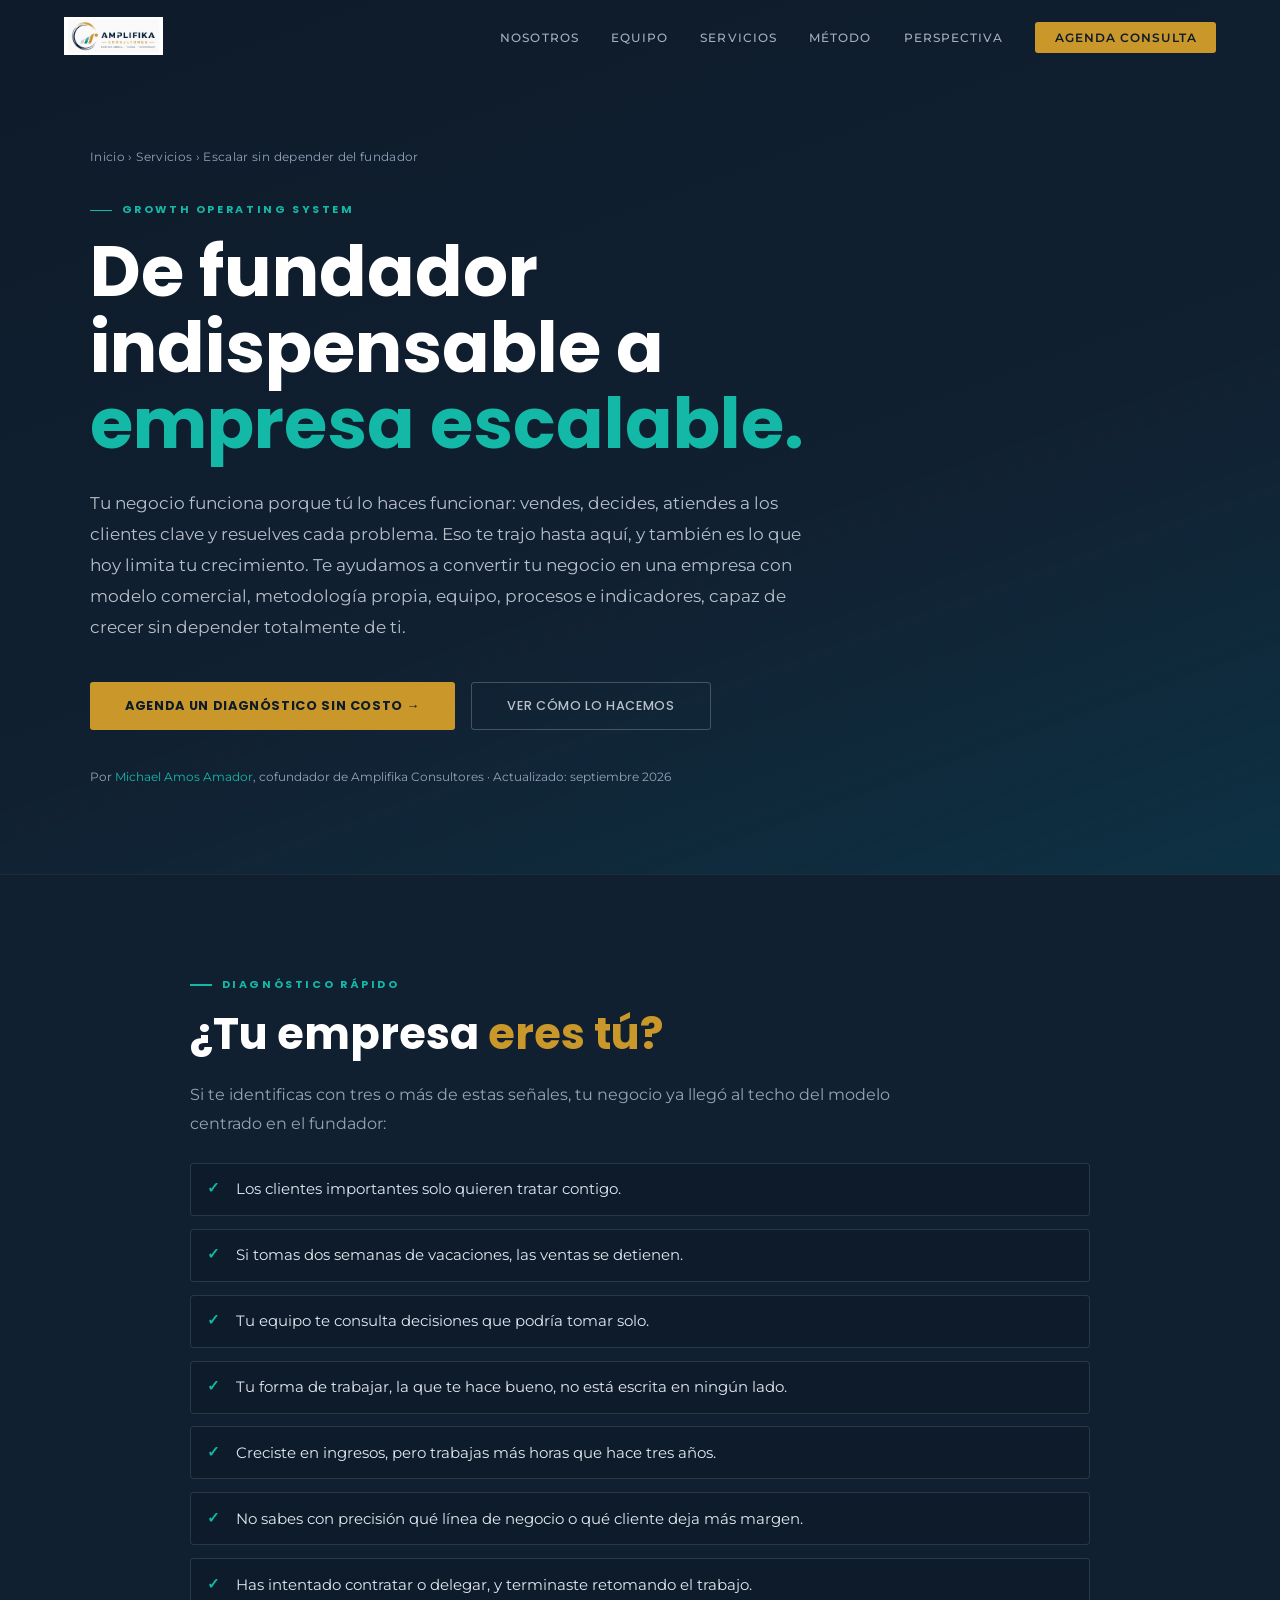
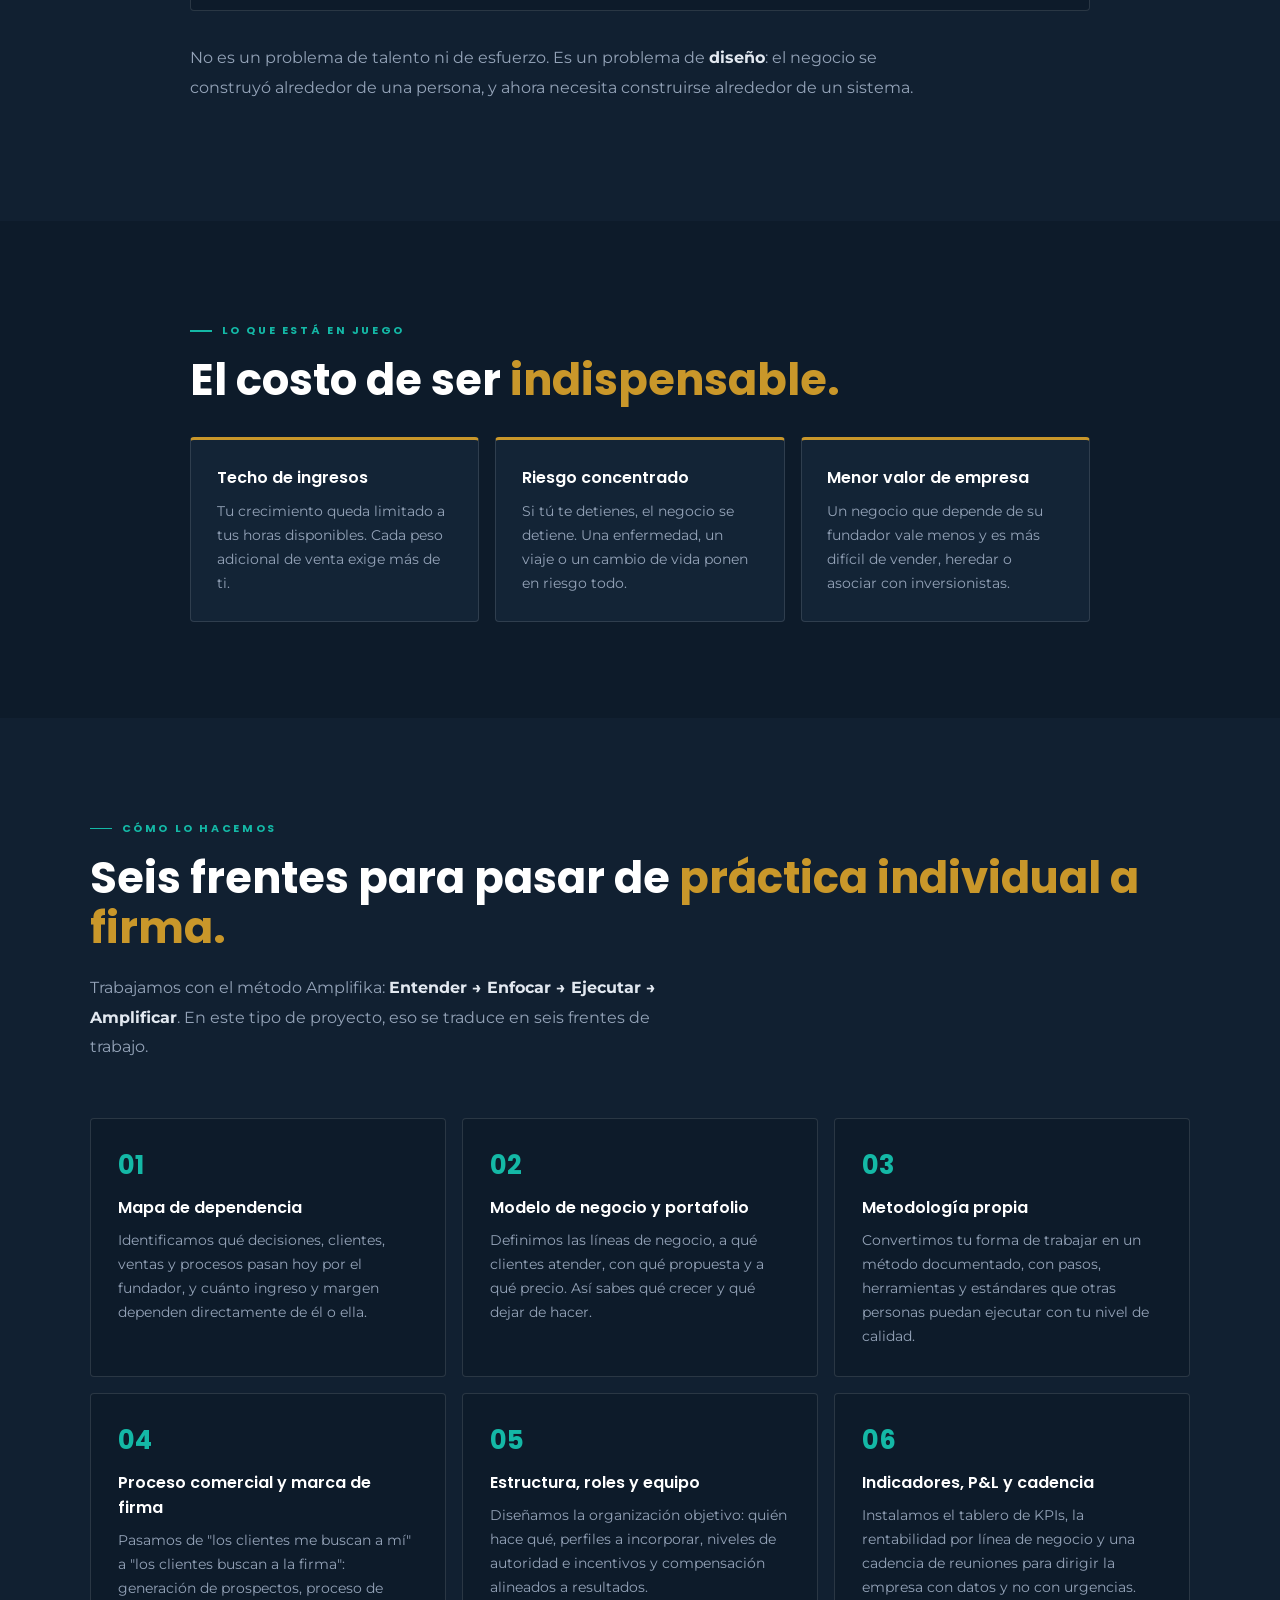
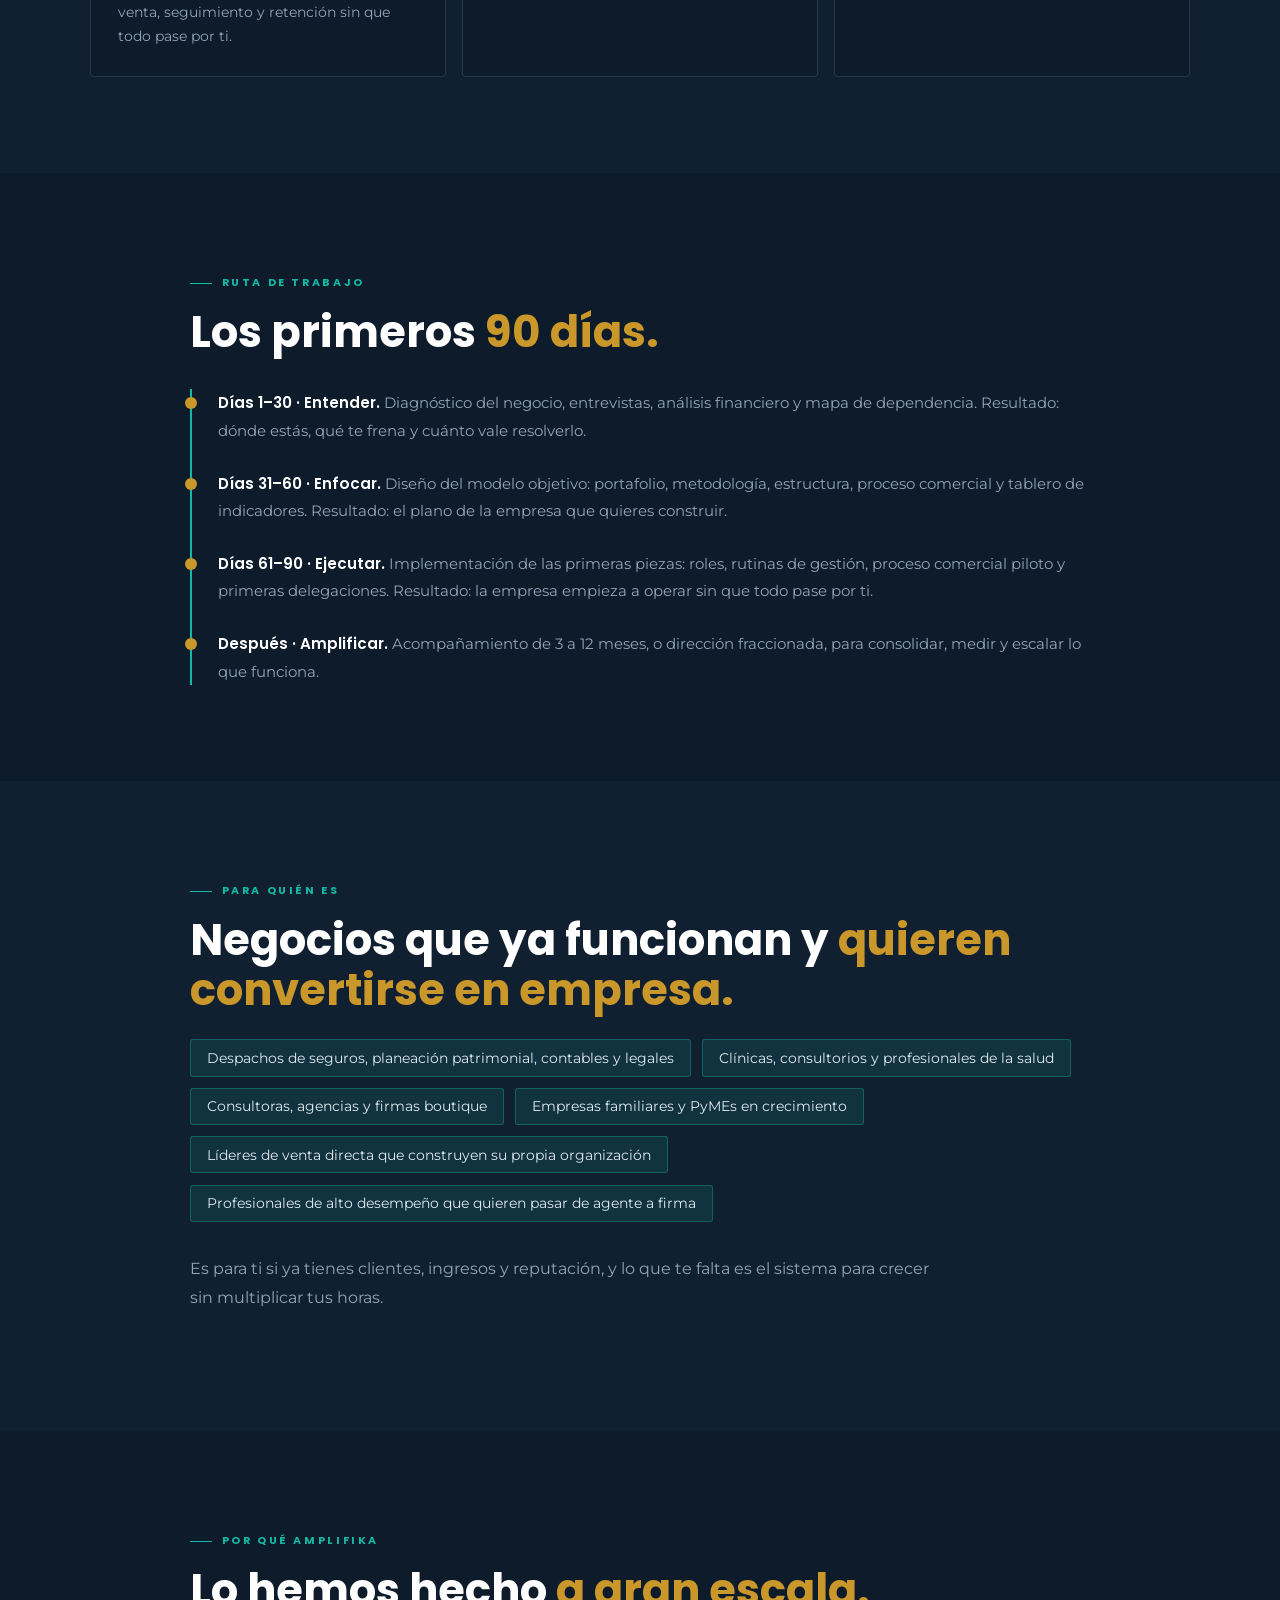
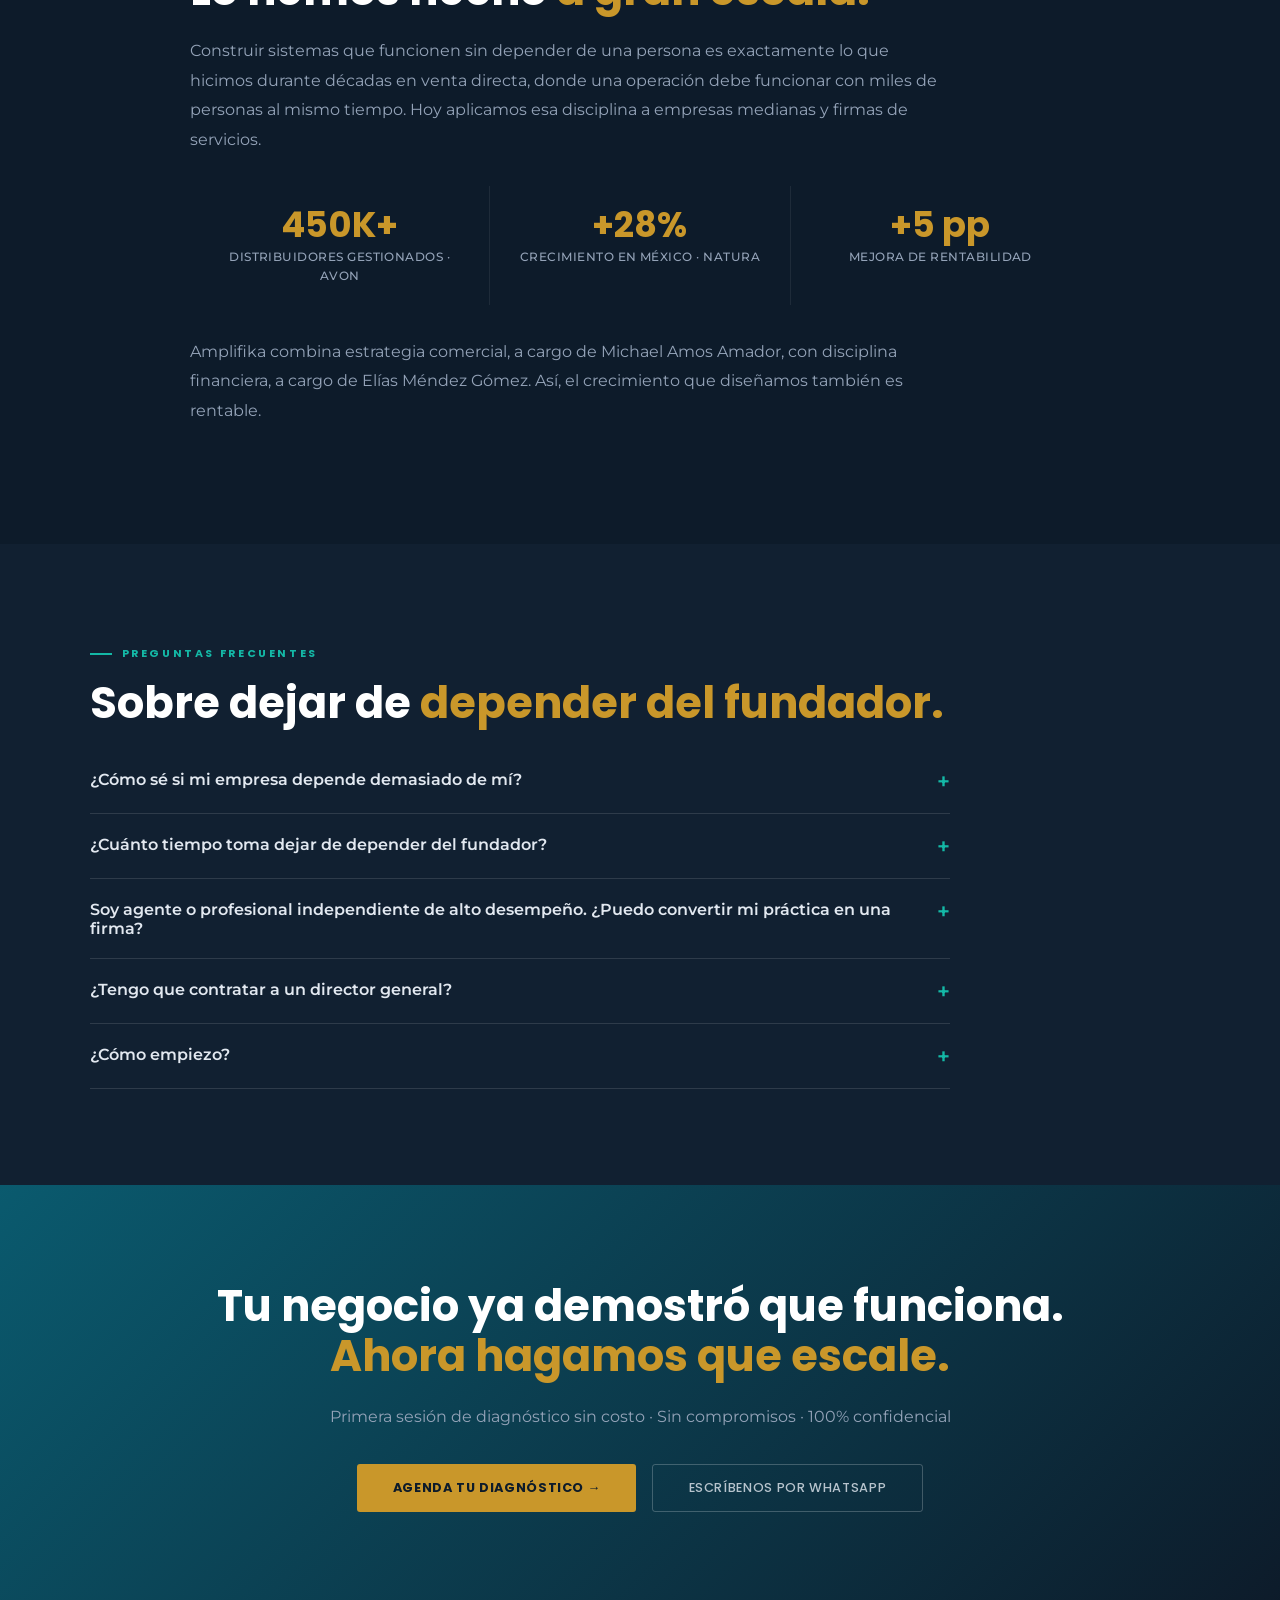
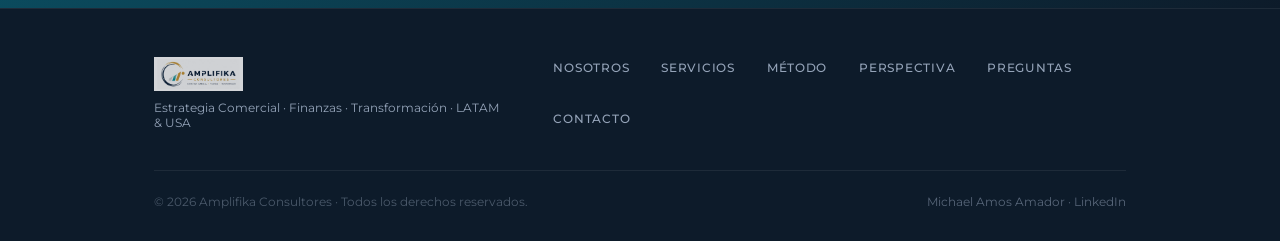
==== escalar-sin-depender-del-fundador/index.html @ b38654c3 "Página: escalar sin depender del fundador" ====
<!DOCTYPE html>
<html lang="es">
<head>
<meta charset="UTF-8">
<meta name="viewport" content="width=device-width, initial-scale=1.0">
<title>De fundador indispensable a empresa escalable | Amplifika Consultores</title>
<meta name="description" content="Tu negocio depende de ti. Te ayudamos a convertirlo en una empresa con modelo comercial, metodología propia, equipo, procesos e indicadores que crezca sin depender del fundador.">
<meta name="author" content="Michael Amos Amador · Amplifika Consultores">
<link rel="canonical" href="https://www.amplifikate.com/escalar-sin-depender-del-fundador/">
<link rel="icon" type="image/x-icon" href="/brand/favicon.ico">
<link rel="icon" type="image/png" sizes="32x32" href="/brand/favicon-32.png">
<link rel="apple-touch-icon" sizes="180x180" href="/brand/icon-180.png">
<meta property="og:type" content="article">
<meta property="og:site_name" content="Amplifika Consultores">
<meta property="og:title" content="De fundador indispensable a empresa escalable | Amplifika Consultores">
<meta property="og:description" content="Tu negocio depende de ti. Te ayudamos a convertirlo en una empresa con modelo comercial, metodología propia, equipo, procesos e indicadores que crezca sin depender del fundador.">
<meta property="og:url" content="https://www.amplifikate.com/escalar-sin-depender-del-fundador/">
<meta property="og:image" content="https://www.amplifikate.com/brand/og-amplifika-1200x630.jpg">
<meta property="og:image:width" content="1200">
<meta property="og:image:height" content="630">
<meta property="og:locale" content="es_MX">
<meta name="twitter:card" content="summary_large_image">
<meta name="twitter:title" content="De fundador indispensable a empresa escalable | Amplifika Consultores">
<meta name="twitter:description" content="Tu negocio depende de ti. Te ayudamos a convertirlo en una empresa con modelo comercial, metodología propia, equipo, procesos e indicadores que crezca sin depender del fundador.">
<meta name="twitter:image" content="https://www.amplifikate.com/brand/social-share-amplifika-1200x627.jpg">
<link rel="preconnect" href="https://fonts.googleapis.com">
<link rel="preconnect" href="https://fonts.gstatic.com" crossorigin>
<link href="https://fonts.googleapis.com/css2?family=Poppins:wght@400;500;600;700&family=Montserrat:wght@300;400;500;600&display=swap" rel="stylesheet">
<script type="application/ld+json">
{
 "@context": "https://schema.org",
 "@graph": [
  {
   "@type": "WebPage",
   "@id": "https://www.amplifikate.com/escalar-sin-depender-del-fundador/#webpage",
   "url": "https://www.amplifikate.com/escalar-sin-depender-del-fundador/",
   "name": "De fundador indispensable a empresa escalable",
   "inLanguage": "es-MX",
   "description": "Cómo convertir un negocio que depende de su fundador en una empresa escalable con modelo comercial, metodología propia, equipo, procesos e indicadores.",
   "isPartOf": {
    "@type": "WebSite", "name": "Amplifika Consultores", "url": "https://www.amplifikate.com/"
   },
   "about": {
    "@id": "https://www.amplifikate.com/escalar-sin-depender-del-fundador/#service"
   },
   "author": {
    "@id": "https://www.amplifikate.com/#mike"
   },
   "publisher": {
    "@id": "https://www.amplifikate.com/#org"
   },
   "datePublished": "2026-09-23",
   "dateModified": "2026-09-23",
   "breadcrumb": {
    "@id": "https://www.amplifikate.com/escalar-sin-depender-del-fundador/#breadcrumb"
   }
  },
  {
   "@type": "Service",
   "@id": "https://www.amplifikate.com/escalar-sin-depender-del-fundador/#service",
   "name": "Escalar sin depender del fundador (Growth Operating System)",
   "serviceType": "Consultoría de institucionalización y transformación de negocios",
   "provider": {
    "@id": "https://www.amplifikate.com/#org"
   },
   "areaServed": [
    "México",
    "Latinoamérica",
    "Estados Unidos"
   ],
   "audience": {
    "@type": "BusinessAudience",
    "audienceType": "Fundadores de PyMEs, despachos, clínicas, firmas de servicios profesionales, empresas familiares y profesionales de alto desempeño"
   },
   "description": "Diagnóstico de dependencia del fundador, modelo de negocio y portafolio, metodología propia, proceso comercial, estructura y equipo, indicadores, P&L y cadencia de gestión."
  },
  {
   "@type": "BreadcrumbList",
   "@id": "https://www.amplifikate.com/escalar-sin-depender-del-fundador/#breadcrumb",
   "itemListElement": [
    {
     "@type": "ListItem",
     "position": 1,
     "name": "Inicio",
     "item": "https://www.amplifikate.com/"
    },
    {
     "@type": "ListItem",
     "position": 2,
     "name": "Servicios",
     "item": "https://www.amplifikate.com/#servicios"
    },
    {
     "@type": "ListItem",
     "position": 3,
     "name": "Escalar sin depender del fundador",
     "item": "https://www.amplifikate.com/escalar-sin-depender-del-fundador/"
    }
   ]
  },
  {
   "@type": "FAQPage",
   "@id": "https://www.amplifikate.com/escalar-sin-depender-del-fundador/#faq",
   "mainEntity": [
    {
     "@type": "Question",
     "name": "¿Cómo sé si mi empresa depende demasiado de mí?",
     "acceptedAnswer": {
      "@type": "Answer",
      "text": "La prueba más simple: si te ausentas dos semanas, ¿las ventas, las decisiones y la atención a clientes siguen funcionando? Si la respuesta es no, o si tu ingreso crece solo cuando tú trabajas más horas, tu empresa depende del fundador."
     }
    },
    {
     "@type": "Question",
     "name": "¿Cuánto tiempo toma dejar de depender del fundador?",
     "acceptedAnswer": {
      "@type": "Answer",
      "text": "Los primeros cambios visibles suelen darse en 90 días: diagnóstico, diseño del modelo y primeras delegaciones. Consolidar una empresa que opere con autonomía normalmente toma de 6 a 12 meses, según el tamaño del equipo y el punto de partida."
     }
    },
    {
     "@type": "Question",
     "name": "Soy agente o profesional independiente de alto desempeño. ¿Puedo convertir mi práctica en una firma?",
     "acceptedAnswer": {
      "@type": "Answer",
      "text": "Sí. Es uno de los casos más comunes que atendemos: profesionales con cartera e ingresos sólidos que quieren construir una firma con metodología propia, varias líneas de negocio y equipo. El trabajo consiste en pasar de marca personal a marca de firma sin perder la confianza de tus clientes."
     }
    },
    {
     "@type": "Question",
     "name": "¿Tengo que contratar a un director general?",
     "acceptedAnswer": {
      "@type": "Answer",
      "text": "No necesariamente. Muchas empresas en esta etapa se benefician más de un director comercial o financiero fraccionado, que instala el sistema y forma al equipo durante 3 a 12 meses, antes de decidir si necesitan una posición de tiempo completo."
     }
    },
    {
     "@type": "Question",
     "name": "¿Cómo empiezo?",
     "acceptedAnswer": {
      "@type": "Answer",
      "text": "Con una sesión de diagnóstico sin costo de 60 minutos, en la que revisamos tu situación actual, la visión de la empresa que quieres construir y las tres palancas de mayor impacto. Si tiene sentido trabajar juntos, te proponemos alcance, entregables y honorarios por escrito."
     }
    }
   ]
  }
 ]
}
</script>
<style>
/* ══ VARIABLES ══ */
:root{
  --navy:#0D1B2A;--navy2:#112031;--card:#132436;
  --petroleo:#0E7490;--petroleo2:#0a5a6e;
  --turquesa:#14B8A6;--tdim:rgba(20,184,166,.12);
  --dorado:#C9972A;--dorado-l:#dba83a;
  --gris:#F1F5F9;--blanco:#FFFFFF;
  --text:#E2E8F0;--muted:#94A3B8;
  --border:rgba(255,255,255,.07);--border2:rgba(255,255,255,.12);
}

/* ══ RESET ══ */
*,*::before,*::after{margin:0;padding:0;box-sizing:border-box}
html{scroll-behavior:smooth}
body{font-family:'Montserrat',Arial,sans-serif;background:var(--navy);color:var(--text);overflow-x:hidden;-webkit-font-smoothing:antialiased}

/* ══ NAV ══ */
nav{position:fixed;top:0;left:0;right:0;z-index:100;padding:0 5%;display:flex;align-items:center;justify-content:space-between;height:72px;transition:background .4s,border-bottom .4s,box-shadow .4s}
nav.scrolled{background:rgba(13,27,42,.96);backdrop-filter:blur(14px);border-bottom:1px solid var(--border);box-shadow:0 4px 24px rgba(0,0,0,.25)}
.nav-logo{text-decoration:none;display:flex;align-items:center}
.nav-logo img{height:38px;width:auto;display:block}
.nav-links{display:flex;align-items:center;gap:2rem;list-style:none}
.nav-links a{color:rgba(226,232,240,.72);text-decoration:none;font-size:.75rem;font-weight:500;letter-spacing:.09em;text-transform:uppercase;transition:color .2s}
.nav-links a:hover,.nav-links a:focus{color:var(--turquesa);outline:none}
.nav-cta{background:var(--dorado)!important;color:var(--navy)!important;padding:.5rem 1.2rem!important;border-radius:3px;font-weight:600!important}
.nav-cta:hover{background:var(--dorado-l)!important;color:var(--navy)!important}
.hamburger{display:none;flex-direction:column;gap:5px;cursor:pointer;background:none;border:none;padding:6px}
.hamburger span{display:block;width:24px;height:1.5px;background:var(--text);transition:all .3s}
.mobile-menu{display:none;position:fixed;top:72px;left:0;right:0;background:rgba(13,27,42,.98);backdrop-filter:blur(16px);padding:1.5rem 5% 2rem;border-bottom:1px solid var(--border);z-index:99}
.mobile-menu.open{display:block}
.mobile-menu a{display:block;color:var(--muted);text-decoration:none;font-size:.85rem;letter-spacing:.08em;text-transform:uppercase;font-weight:500;padding:.9rem 0;border-bottom:1px solid var(--border);transition:color .2s}
.mobile-menu a:hover{color:var(--turquesa)}
.mobile-menu a.mcta{color:var(--turquesa);font-weight:600;border-bottom:none}

/* ══ HERO ══ */
#hero{min-height:100vh;display:flex;align-items:center;position:relative;overflow:hidden;padding:130px 5% 80px}
.hero-bg{position:absolute;inset:0;background-image:url('/brand/hero-amplifika-1920x800.webp');background-size:cover;background-position:center 30%;background-repeat:no-repeat}
.hero-overlay{position:absolute;inset:0;background:linear-gradient(108deg,rgba(13,27,42,.95) 0%,rgba(13,27,42,.82) 45%,rgba(14,116,144,.28) 100%)}
.hero-content{position:relative;max-width:1100px;margin:0 auto;width:100%}
.hero-eyebrow{display:inline-flex;align-items:center;gap:.65rem;font-family:'Poppins',sans-serif;font-size:.68rem;font-weight:600;letter-spacing:.24em;text-transform:uppercase;color:var(--turquesa);margin-bottom:1.8rem;opacity:0;animation:fadeUp .8s .15s forwards}
.hero-eyebrow::before{content:'';display:block;width:28px;height:1.5px;background:var(--turquesa);flex-shrink:0}
h1{font-family:'Poppins',Arial,sans-serif;font-size:clamp(2.4rem,5.5vw,5.2rem);font-weight:700;line-height:1.08;color:var(--blanco);margin-bottom:1.6rem;max-width:800px;opacity:0;animation:fadeUp .9s .35s forwards}
h1 .accent{color:var(--turquesa)}
.hero-desc{max-width:540px;font-size:1.03rem;font-weight:400;color:rgba(226,232,240,.78);line-height:1.85;margin-bottom:2.8rem;opacity:0;animation:fadeUp .9s .55s forwards}
.hero-actions{display:flex;gap:1rem;flex-wrap:wrap;opacity:0;animation:fadeUp .9s .75s forwards}

/* ══ BOTONES ══ */
.btn-primary{display:inline-flex;align-items:center;gap:.4rem;background:var(--dorado);color:var(--navy);padding:.9rem 2.2rem;font-family:'Poppins',sans-serif;font-size:.8rem;font-weight:700;letter-spacing:.05em;text-transform:uppercase;text-decoration:none;border-radius:3px;border:none;cursor:pointer;transition:background .2s,transform .18s}
.btn-primary:hover,.btn-primary:focus{background:var(--dorado-l);transform:translateY(-2px);outline:none}
.btn-ghost{display:inline-flex;align-items:center;gap:.4rem;background:transparent;color:rgba(226,232,240,.8);padding:.9rem 2.2rem;font-family:'Poppins',sans-serif;font-size:.8rem;font-weight:500;letter-spacing:.05em;text-transform:uppercase;text-decoration:none;border:1px solid rgba(255,255,255,.22);border-radius:3px;transition:border-color .2s,color .2s,transform .18s}
.btn-ghost:hover,.btn-ghost:focus{border-color:var(--turquesa);color:var(--turquesa);transform:translateY(-2px);outline:none}

/* ══ VALUE STRIP ══ */
.value-strip{margin-top:5rem;display:grid;grid-template-columns:repeat(4,1fr);gap:1px;background:var(--border);border:1px solid var(--border);border-radius:4px;overflow:hidden;opacity:0;animation:fadeUp .9s .95s forwards}
.value-item{background:rgba(13,27,42,.72);backdrop-filter:blur(8px);padding:1.4rem 1.2rem;display:flex;align-items:flex-start;gap:.8rem}
.value-icon{font-size:1.3rem;flex-shrink:0;margin-top:1px}
.value-item h4{font-family:'Poppins',sans-serif;font-size:.8rem;font-weight:600;color:var(--blanco);margin-bottom:.2rem}
.value-item p{font-size:.73rem;font-weight:400;color:var(--muted);line-height:1.5}

/* ══ CLIENTS STRIP ══ */
.clients-strip{background:var(--card);border-top:1px solid var(--border);border-bottom:1px solid var(--border);padding:1.8rem 5%}
.clients-inner{max-width:1100px;margin:0 auto;display:flex;align-items:center;gap:2rem;flex-wrap:wrap}
.clients-label{font-family:'Poppins',sans-serif;font-size:.65rem;font-weight:700;letter-spacing:.2em;text-transform:uppercase;color:var(--muted);white-space:nowrap;flex-shrink:0}
.clients-list{display:flex;align-items:center;gap:1.5rem;flex-wrap:wrap;flex:1}
.client-chip{font-family:'Poppins',sans-serif;font-size:.72rem;font-weight:600;letter-spacing:.06em;color:rgba(226,232,240,.5);text-transform:uppercase;padding:.35rem .9rem;border:1px solid var(--border2);border-radius:2px;white-space:nowrap;transition:color .2s,border-color .2s}
.client-chip:hover{color:var(--turquesa);border-color:rgba(20,184,166,.4)}
.client-sep{color:var(--border2);flex-shrink:0}

/* ══ ANIMACIONES ══ */
@keyframes fadeUp{from{opacity:0;transform:translateY(22px)}to{opacity:1;transform:translateY(0)}}
.reveal{opacity:0;transform:translateY(18px);transition:opacity .65s ease,transform .65s ease}
.reveal.visible{opacity:1;transform:translateY(0)}
@media(prefers-reduced-motion:reduce){.reveal,h1,.hero-eyebrow,.hero-desc,.hero-actions,.value-strip{animation:none!important;opacity:1!important;transform:none!important;transition:none!important}}

/* ══ SECCIONES BASE ══ */
section{padding:6rem 5%}
.section-inner{max-width:1100px;margin:0 auto}
.section-label{display:inline-flex;align-items:center;gap:.6rem;font-family:'Poppins',sans-serif;font-size:.68rem;font-weight:700;letter-spacing:.24em;text-transform:uppercase;color:var(--turquesa);margin-bottom:1rem}
.section-label::before{content:'';display:block;width:22px;height:1.5px;background:var(--turquesa);flex-shrink:0}
h2{font-family:'Poppins',Arial,sans-serif;font-size:clamp(1.9rem,3.4vw,2.9rem);font-weight:700;color:var(--blanco);line-height:1.15;margin-bottom:1.3rem}
h2 em{font-style:normal;color:var(--dorado)}
h2 .accent{color:var(--turquesa)}
.section-intro{font-size:.97rem;font-weight:400;color:var(--muted);line-height:1.9;max-width:620px;margin-bottom:3.5rem}

/* ══ NOSOTROS ══ */
#nosotros{background:var(--navy2)}
.nosotros-grid{display:grid;grid-template-columns:1fr 1fr;gap:5rem;align-items:start}
.nosotros-left p{font-size:.96rem;font-weight:400;color:var(--muted);line-height:1.9;margin-bottom:1.4rem}
.stat-row{display:grid;grid-template-columns:repeat(3,1fr);gap:1px;background:var(--border);margin-top:2rem}
.stat-box{background:var(--navy);padding:1.3rem 1.1rem;text-align:center}
.stat-num{font-family:'Poppins',sans-serif;font-size:2.2rem;font-weight:700;color:var(--dorado);line-height:1;display:block;margin-bottom:.25rem}
.stat-desc{font-size:.73rem;font-weight:500;color:var(--muted);letter-spacing:.04em;text-transform:uppercase}
.nosotros-right{display:flex;flex-direction:column;gap:1px;background:var(--border)}
.pillar{background:var(--navy);padding:1.7rem 1.6rem;display:flex;gap:1.1rem;align-items:flex-start;transition:background .2s;border-left:3px solid transparent}
.pillar:hover{background:rgba(14,116,144,.07);border-left-color:var(--turquesa)}
.pillar-icon{font-size:1.35rem;flex-shrink:0;margin-top:1px}
.pillar h4{font-family:'Poppins',sans-serif;font-size:.9rem;font-weight:600;color:var(--blanco);margin-bottom:.3rem}
.pillar p{font-size:.82rem;font-weight:400;color:var(--muted);line-height:1.7}

/* ══ EQUIPO ══ */
#equipo{background:var(--navy);position:relative;overflow:hidden}
#equipo::before{content:'';position:absolute;top:-200px;left:-100px;width:500px;height:500px;background:radial-gradient(circle,rgba(14,116,144,.07) 0%,transparent 70%);pointer-events:none}
.equipo-grid{display:grid;grid-template-columns:1fr 1fr;gap:2px;background:var(--border)}
.founder-card{background:var(--card);padding:2.8rem 2.4rem;display:flex;flex-direction:column;gap:1.8rem;transition:background .3s}
.founder-card:hover{background:rgba(14,116,144,.06)}
.founder-top{display:flex;gap:1.6rem;align-items:flex-start}
.founder-photo{width:88px;height:88px;border-radius:4px;object-fit:cover;object-position:top center;flex-shrink:0;border:2px solid var(--border2)}
.founder-initials{width:88px;height:88px;border-radius:4px;flex-shrink:0;background:linear-gradient(135deg,var(--petroleo),var(--navy2));display:flex;align-items:center;justify-content:center;font-family:'Poppins',sans-serif;font-size:1.8rem;font-weight:700;color:var(--turquesa);border:2px solid var(--border2)}
.founder-id h3{font-family:'Poppins',sans-serif;font-size:1.15rem;font-weight:700;color:var(--blanco);margin-bottom:.2rem}
.founder-title{font-family:'Poppins',sans-serif;font-size:.72rem;font-weight:600;letter-spacing:.12em;text-transform:uppercase;color:var(--turquesa);margin-bottom:.5rem;display:block}
.founder-yrs{display:inline-flex;align-items:center;gap:.4rem;font-size:.73rem;font-weight:500;color:var(--muted)}
.founder-yrs::before{content:'';display:block;width:14px;height:1.5px;background:var(--dorado)}
.founder-bio{font-size:.88rem;font-weight:400;color:var(--muted);line-height:1.85}
.founder-tags{display:flex;flex-wrap:wrap;gap:.35rem}
.founder-exp{display:flex;flex-direction:column;gap:.6rem;margin-top:.2rem}
.exp-item{display:flex;align-items:flex-start;gap:.7rem;font-size:.82rem;color:var(--muted)}
.exp-dot{width:5px;height:5px;background:var(--turquesa);border-radius:50%;flex-shrink:0;margin-top:.45rem}
.exp-item strong{color:var(--blanco);font-weight:600}

/* ══ SERVICIOS ══ */
#servicios{background:var(--navy2)}
.servicios-grid{display:grid;grid-template-columns:repeat(3,1fr);gap:1px;background:var(--border);border:1px solid var(--border)}
.servicio-card{background:var(--card);padding:2.2rem;position:relative;overflow:hidden;transition:background .3s}
.servicio-card::after{content:'';position:absolute;bottom:0;left:0;width:100%;height:3px;background:linear-gradient(90deg,var(--petroleo),var(--turquesa));transform:scaleX(0);transform-origin:left;transition:transform .35s}
.servicio-card:hover{background:rgba(14,116,144,.06)}
.servicio-card:hover::after{transform:scaleX(1)}
.servicio-num{font-family:'Poppins',sans-serif;font-size:3rem;font-weight:700;color:rgba(20,184,166,.06);line-height:1;position:absolute;top:1rem;right:1.4rem;user-select:none}
.servicio-icon{font-size:1.5rem;margin-bottom:1rem}
.servicio-card h3{font-family:'Poppins',sans-serif;font-size:.97rem;font-weight:600;color:var(--blanco);margin-bottom:.6rem;line-height:1.35}
.servicio-card p{font-size:.84rem;font-weight:400;color:var(--muted);line-height:1.8;margin-bottom:1.2rem}
.servicio-tags{display:flex;flex-wrap:wrap;gap:.35rem}
.tag{font-family:'Poppins',sans-serif;font-size:.62rem;font-weight:600;letter-spacing:.08em;text-transform:uppercase;padding:.26rem .55rem;background:var(--tdim);border:1px solid rgba(20,184,166,.2);color:var(--turquesa);border-radius:2px}
.servicio-card.diff{background:rgba(14,116,144,.07);border:1px solid rgba(20,184,166,.18);display:flex;flex-direction:column;justify-content:center}
.servicio-card.diff h3{color:var(--turquesa);font-size:1.05rem}

/* ══ MÉTODO ══ */
#metodo{background:var(--navy)}
.metodo-steps{display:grid;grid-template-columns:repeat(4,1fr);gap:1px;background:var(--border);margin-top:.5rem}
.metodo-step{background:var(--navy2);padding:2.2rem 1.8rem;position:relative;transition:background .3s}
.metodo-step:hover{background:rgba(14,116,144,.07)}
.step-num{font-family:'Poppins',sans-serif;font-size:.65rem;font-weight:700;letter-spacing:.22em;color:var(--turquesa);text-transform:uppercase;margin-bottom:.75rem}
.metodo-step h3{font-family:'Poppins',sans-serif;font-size:1.35rem;font-weight:700;color:var(--dorado);margin-bottom:.55rem;line-height:1.1}
.metodo-step p{font-size:.83rem;font-weight:400;color:var(--muted);line-height:1.75}
.step-arrow{position:absolute;top:2.5rem;right:-10px;color:var(--turquesa);font-size:1.1rem;opacity:.6;z-index:1}
.metodo-step:last-child .step-arrow{display:none}

/* ══ VENTA DIRECTA ══ */
#venta-directa{background:var(--navy2);position:relative;overflow:hidden}
#venta-directa::before{content:'';position:absolute;top:-180px;right:-120px;width:520px;height:520px;background:radial-gradient(circle,rgba(14,116,144,.09) 0%,transparent 70%);pointer-events:none}
.vd-grid{display:grid;grid-template-columns:1fr 1fr;gap:5rem;align-items:start}
.vd-item{display:flex;align-items:flex-start;gap:1rem;padding:1.3rem 0;border-bottom:1px solid var(--border);transition:padding-left .2s}
.vd-item:hover{padding-left:.5rem}
.vd-item:first-child{padding-top:0}
.vd-dot{width:6px;height:6px;background:var(--turquesa);border-radius:50%;flex-shrink:0;margin-top:.6rem}
.vd-item h4{font-family:'Poppins',sans-serif;font-size:.9rem;font-weight:600;color:var(--blanco);margin-bottom:.22rem}
.vd-item p{font-size:.81rem;font-weight:400;color:var(--muted);line-height:1.65}
.vd-right{display:flex;flex-direction:column;gap:1.1rem}
.highlight-card{background:var(--card);border:1px solid var(--border);border-top:3px solid var(--turquesa);border-radius:4px;padding:1.8rem}
.highlight-card .big-num{font-family:'Poppins',sans-serif;font-size:3.2rem;font-weight:700;color:var(--dorado);line-height:1;display:block;margin-bottom:.4rem}
.highlight-card p{font-size:.85rem;font-weight:400;color:var(--muted);line-height:1.7}
.highlight-card .source{font-size:.68rem;letter-spacing:.1em;text-transform:uppercase;color:rgba(148,163,184,.42);margin-top:.75rem;display:block}

/* ══ FRACCIONADOS ══ */
#fraccionados{background:var(--navy)}
.frac-grid{display:grid;grid-template-columns:1fr 1.15fr;gap:5rem;align-items:start}
.frac-comparison{margin-top:2rem}
.comp-header{display:flex;align-items:center;padding-bottom:.6rem;border-bottom:1px solid var(--border2);font-family:'Poppins',sans-serif;font-size:.63rem;font-weight:700;letter-spacing:.18em;text-transform:uppercase;color:var(--muted)}
.comp-row{display:flex;align-items:center;padding:.75rem 0;border-bottom:1px solid var(--border);font-size:.82rem}
.comp-label{flex:1;color:var(--muted);font-weight:400}
.comp-header .comp-label{flex:1}
.comp-val{display:flex;gap:1.5rem}
.comp-val span:first-child{color:rgba(148,163,184,.4);width:110px;text-align:center}
.comp-val span:last-child{color:var(--turquesa);width:110px;text-align:center;font-weight:600}
.frac-cards{display:grid;grid-template-columns:1fr 1fr;gap:1px;background:var(--border)}
.frac-card{background:var(--navy2);padding:1.8rem 1.3rem;text-align:center;transition:background .2s}
.frac-card:hover{background:rgba(14,116,144,.07)}
.frac-icon{font-size:1.7rem;margin-bottom:.7rem;display:block}
.frac-card h4{font-family:'Poppins',sans-serif;font-size:.86rem;font-weight:600;color:var(--blanco);margin-bottom:.4rem;line-height:1.3}
.frac-card p{font-size:.77rem;font-weight:400;color:var(--muted);line-height:1.6}

/* ══ CTA BANNER ══ */
#cta{background:linear-gradient(135deg,var(--petroleo) 0%,var(--petroleo2) 100%);padding:5rem 5%;position:relative;overflow:hidden}
#cta::before{content:'';position:absolute;inset:0;background:linear-gradient(135deg,rgba(201,151,42,.1) 0%,transparent 55%)}
.cta-inner{max-width:1100px;margin:0 auto;display:flex;align-items:center;justify-content:space-between;gap:3rem;position:relative}
.cta-text h2{font-size:clamp(1.55rem,3vw,2.45rem);margin-bottom:.6rem;color:var(--blanco)}
.cta-text p{font-size:.91rem;font-weight:400;color:rgba(255,255,255,.68)}

/* ══ PERSPECTIVA DEL MERCADO ══ */
#perspectiva{background:var(--navy2)}
.perspectiva-intro{display:flex;align-items:flex-start;justify-content:space-between;gap:3rem;margin-bottom:3rem;flex-wrap:wrap}
.perspectiva-date{font-family:'Poppins',sans-serif;font-size:.65rem;font-weight:700;letter-spacing:.18em;text-transform:uppercase;color:var(--muted);margin-top:.3rem}
.radar-grid{display:grid;grid-template-columns:repeat(2,1fr);gap:1px;background:var(--border)}
.radar-card{background:var(--card);padding:2rem;display:flex;flex-direction:column;gap:1rem;transition:background .2s;position:relative;overflow:hidden}
.radar-card:hover{background:rgba(14,116,144,.06)}
.radar-card::before{content:'';position:absolute;top:0;left:0;width:100%;height:3px}
.radar-card.theme-crecimiento::before{background:linear-gradient(90deg,var(--turquesa),var(--petroleo))}
.radar-card.theme-finanzas::before{background:linear-gradient(90deg,var(--dorado),#e07820)}
.radar-card.theme-mexico::before{background:linear-gradient(90deg,#5c6bc0,var(--petroleo))}
.radar-card.theme-directa::before{background:linear-gradient(90deg,var(--petroleo),var(--turquesa))}
.radar-tag{font-family:'Poppins',sans-serif;font-size:.62rem;font-weight:700;letter-spacing:.16em;text-transform:uppercase;display:block}
.radar-card.theme-crecimiento .radar-tag{color:var(--turquesa)}
.radar-card.theme-finanzas .radar-tag{color:var(--dorado)}
.radar-card.theme-mexico .radar-tag{color:#90caf9}
.radar-card.theme-directa .radar-tag{color:var(--turquesa)}
.radar-card h3{font-family:'Poppins',sans-serif;font-size:1.05rem;font-weight:600;color:var(--blanco);line-height:1.4}
.radar-card p{font-size:.83rem;font-weight:400;color:var(--muted);line-height:1.8;flex:1}
.radar-conv{background:rgba(13,27,42,.5);border-left:3px solid var(--dorado);padding:.9rem 1rem;border-radius:0 3px 3px 0;margin-top:.3rem}
.radar-conv-label{font-family:'Poppins',sans-serif;font-size:.6rem;font-weight:700;letter-spacing:.15em;text-transform:uppercase;color:var(--dorado);margin-bottom:.3rem;display:block}
.radar-conv p{font-size:.8rem;font-weight:400;color:rgba(226,232,240,.72);line-height:1.65;margin:0}
.radar-bottom{margin-top:2.5rem;display:grid;grid-template-columns:1fr 1fr;gap:1px;background:var(--border)}
.radar-signal{background:var(--card);padding:1.6rem 1.8rem;display:flex;gap:1.1rem;align-items:flex-start}
.signal-icon{font-size:1.2rem;flex-shrink:0;margin-top:1px}
.radar-signal h4{font-family:'Poppins',sans-serif;font-size:.88rem;font-weight:600;color:var(--blanco);margin-bottom:.3rem}
.radar-signal p{font-size:.8rem;font-weight:400;color:var(--muted);line-height:1.65}

/* ══ CONTACTO ══ */
#contacto{background:var(--navy)}
.contacto-grid{display:grid;grid-template-columns:1fr 1.4fr;gap:5rem;align-items:start}
.contact-details{display:flex;flex-direction:column;gap:1.4rem;margin-top:2rem}
.contact-item{display:flex;gap:1rem;align-items:flex-start}
.ci-icon{font-size:1.15rem;margin-top:2px;flex-shrink:0}
.contact-item h5{font-family:'Poppins',sans-serif;font-size:.68rem;font-weight:700;letter-spacing:.14em;text-transform:uppercase;color:var(--turquesa);margin-bottom:.2rem}
.contact-item p,.contact-item a{font-size:.9rem;font-weight:400;color:var(--muted);text-decoration:none;line-height:1.6;transition:color .2s}
.contact-item a:hover{color:var(--turquesa)}
.contact-form{display:flex;flex-direction:column;gap:.9rem}
.form-row{display:grid;grid-template-columns:1fr 1fr;gap:.9rem}
.form-group{display:flex;flex-direction:column;gap:.4rem}
.form-group label{font-family:'Poppins',sans-serif;font-size:.67rem;font-weight:600;letter-spacing:.12em;text-transform:uppercase;color:var(--muted)}
.form-group input,.form-group select,.form-group textarea{background:var(--navy2);border:1px solid var(--border2);border-radius:3px;padding:.75rem 1rem;color:var(--text);font-family:'Montserrat',sans-serif;font-size:.9rem;font-weight:400;transition:border-color .2s,box-shadow .2s;outline:none;width:100%}
.form-group input:focus,.form-group select:focus,.form-group textarea:focus{border-color:var(--turquesa);box-shadow:0 0 0 3px rgba(20,184,166,.1)}
.form-group select{appearance:none;cursor:pointer;color:var(--muted)}
.form-group select option{background:var(--navy2);color:var(--text)}
.form-group textarea{resize:vertical;min-height:110px}
input::placeholder,textarea::placeholder{color:rgba(148,163,184,.35)}

/* ══ FOOTER ══ */
footer{background:var(--navy);border-top:1px solid var(--border)}
.footer-inner{max-width:1100px;margin:0 auto;padding:3rem 5% 2rem}
.footer-top{display:flex;align-items:flex-start;justify-content:space-between;gap:3rem;padding-bottom:2.5rem;border-bottom:1px solid var(--border);margin-bottom:1.5rem}
.footer-brand img{height:34px;width:auto;display:block;margin-bottom:.55rem;opacity:.82}
.footer-brand p{font-size:.75rem;font-weight:400;color:var(--muted)}
.footer-nav{display:flex;gap:2rem;list-style:none;flex-wrap:wrap}
.footer-nav a{color:var(--muted);text-decoration:none;font-size:.76rem;font-weight:500;letter-spacing:.06em;text-transform:uppercase;transition:color .2s}
.footer-nav a:hover{color:var(--turquesa)}
.footer-bottom{display:flex;align-items:center;justify-content:space-between;gap:1rem;flex-wrap:wrap}
.footer-copy{font-size:.73rem;color:rgba(148,163,184,.45)}
.footer-linkedin{display:flex;align-items:center;gap:.5rem;font-size:.73rem;color:rgba(148,163,184,.55);text-decoration:none;transition:color .2s}
.footer-linkedin:hover{color:var(--turquesa)}

/* ══ RESPONSIVE ══ */
@media(max-width:960px){
  .nav-links{display:none}
  .hamburger{display:flex}
  .nosotros-grid,.vd-grid,.frac-grid,.contacto-grid{grid-template-columns:1fr;gap:3rem}
  .servicios-grid{grid-template-columns:1fr 1fr}
  .metodo-steps{grid-template-columns:1fr 1fr}
  .value-strip{grid-template-columns:1fr 1fr}
  .equipo-grid{grid-template-columns:1fr}
  .radar-grid{grid-template-columns:1fr}
  .radar-bottom{grid-template-columns:1fr}
  .step-arrow{display:none}
}
@media(max-width:620px){
  section{padding:4rem 5%}
  h1{font-size:clamp(2rem,8vw,3rem)}
  .servicios-grid{grid-template-columns:1fr}
  .metodo-steps{grid-template-columns:1fr}
  .value-strip{grid-template-columns:1fr}
  .form-row{grid-template-columns:1fr}
  .frac-cards{grid-template-columns:1fr}
  .cta-inner{flex-direction:column;text-align:center}
  .footer-top{flex-direction:column}
  .footer-nav{gap:1rem}
  .comp-val span{width:75px!important;font-size:.73rem}
  .stat-row{grid-template-columns:1fr 1fr 1fr}
  .perspectiva-intro{gap:1.5rem}
  .founder-top{flex-direction:column}
  .founder-photo,.founder-initials{width:72px;height:72px}
}
.amp-faq-list{max-width:860px}
.amp-faq-list details{border-bottom:1px solid var(--border2);padding:1.3rem 0}
.amp-faq-list summary{cursor:pointer;font-weight:600;font-size:1rem;list-style:none;display:flex;justify-content:space-between;gap:1rem;color:var(--text)}
.amp-faq-list summary::-webkit-details-marker{display:none}
.amp-faq-list summary::after{content:"+";color:var(--turquesa);font-size:1.4rem;line-height:1;flex-shrink:0}
.amp-faq-list details[open] summary::after{content:"–"}
.amp-faq-list details p{margin:.8rem 0 0;color:var(--muted);line-height:1.7;font-size:.92rem}

/* ══ LANDING ══ */
.lp-hero{padding:150px 5% 90px;background:linear-gradient(160deg,var(--navy) 0%,var(--navy2) 60%,rgba(14,116,144,.25) 100%);border-bottom:1px solid var(--border)}
.lp-crumbs{font-size:.72rem;color:var(--muted);margin-bottom:2rem;letter-spacing:.03em}
.lp-crumbs a{color:var(--muted);text-decoration:none}
.lp-crumbs a:hover{color:var(--turquesa)}
.lp-h1{max-width:900px}
.lp-lead{max-width:720px;font-size:1.05rem;color:rgba(226,232,240,.8);line-height:1.85;margin-bottom:2.4rem}
.lp-actions{display:flex;gap:1rem;flex-wrap:wrap}
.lp-byline{margin-top:2.4rem;font-size:.75rem;color:var(--muted)}
.lp-byline a{color:var(--turquesa);text-decoration:none}
.lp-alt{background:var(--navy2)}
.lp-narrow{max-width:900px}
.lp-p{font-size:.97rem;color:var(--muted);line-height:1.9;margin-bottom:1.4rem;max-width:760px}
.lp-p strong,.section-intro strong{color:var(--text)}
.lp-checks{list-style:none;margin:1.5rem 0 2rem;display:grid;gap:.8rem}
.lp-checks li{position:relative;padding:.9rem 1rem .9rem 2.8rem;background:var(--navy);border:1px solid var(--border2);border-radius:4px;color:var(--text);font-size:.93rem;line-height:1.5}
.lp-checks li::before{content:"✓";position:absolute;left:1rem;top:.85rem;color:var(--turquesa);font-weight:700}
.lp-grid3{display:grid;grid-template-columns:repeat(3,1fr);gap:1rem;margin-top:2rem}
.lp-card{background:var(--card);border:1px solid var(--border2);border-top:3px solid var(--dorado);border-radius:4px;padding:1.6rem}
.lp-card h3,.lp-step h3{font-family:'Poppins',sans-serif;font-size:1rem;font-weight:600;color:var(--blanco);margin-bottom:.6rem}
.lp-card p,.lp-step p{font-size:.88rem;color:var(--muted);line-height:1.7}
.lp-steps{display:grid;grid-template-columns:repeat(3,1fr);gap:1rem}
.lp-step{background:var(--navy);border:1px solid var(--border2);border-radius:4px;padding:1.7rem;transition:border-color .2s}
.lp-step:hover{border-color:rgba(20,184,166,.45)}
.lp-num{display:block;font-family:'Poppins',sans-serif;font-size:1.6rem;font-weight:700;color:var(--turquesa);margin-bottom:.6rem}
.lp-timeline{list-style:none;margin-top:2rem;border-left:2px solid var(--turquesa);padding-left:1.6rem;display:grid;gap:1.6rem}
.lp-timeline li{position:relative;color:var(--muted);line-height:1.8;font-size:.95rem}
.lp-timeline li::before{content:"";position:absolute;left:-2.05rem;top:.5rem;width:12px;height:12px;border-radius:50%;background:var(--dorado)}
.lp-timeline strong{color:var(--blanco);font-family:'Poppins',sans-serif;font-weight:600}
.lp-tags{list-style:none;display:flex;flex-wrap:wrap;gap:.7rem;margin:1.5rem 0 2rem}
.lp-tags li{padding:.6rem 1rem;border:1px solid rgba(20,184,166,.35);border-radius:3px;color:var(--text);font-size:.85rem;background:var(--tdim)}
.lp-stats{margin:2rem 0}
.lp-cta{background:linear-gradient(135deg,var(--petroleo2),var(--navy))}
@media(max-width:960px){.lp-steps,.lp-grid3{grid-template-columns:1fr 1fr}}
@media(max-width:620px){.lp-steps,.lp-grid3{grid-template-columns:1fr}.lp-hero{padding:120px 5% 60px}.lp-stats{grid-template-columns:1fr!important}}
</style>
</head>
<body>

<nav id="navbar" role="navigation" aria-label="Navegación principal">
  <a href="/" class="nav-logo" aria-label="Amplifika Consultores — Inicio">
    <picture>
      <source srcset="/brand/logo-amplifika-horizontal-light.webp" type="image/webp">
      <img src="/brand/logo-amplifika-horizontal-light.png" alt="Amplifika Consultores" height="38">
    </picture>
  </a>
  <ul class="nav-links">
    <li><a href="/#nosotros">Nosotros</a></li>
    <li><a href="/#equipo">Equipo</a></li>
    <li><a href="/#servicios">Servicios</a></li>
    <li><a href="/#metodo">Método</a></li>
    <li><a href="/#perspectiva">Perspectiva</a></li>
    <li><a href="/#contacto" class="nav-cta">Agenda consulta</a></li>
  </ul>
  <button class="hamburger" id="hamburger" aria-label="Abrir menú" aria-expanded="false" aria-controls="mobileMenu">
    <span></span><span></span><span></span>
  </button>
</nav>

<div class="mobile-menu" id="mobileMenu" role="navigation" aria-label="Menú móvil">
  <a href="/#nosotros" onclick="closeMobile()">Nosotros</a>
  <a href="/#equipo" onclick="closeMobile()">El equipo</a>
  <a href="/#servicios" onclick="closeMobile()">Servicios</a>
  <a href="/#metodo" onclick="closeMobile()">Método</a>
  <a href="/#perspectiva" onclick="closeMobile()">Perspectiva</a>
  <a href="/#faq" onclick="closeMobile()">Preguntas frecuentes</a>
  <a href="/#contacto" onclick="closeMobile()" class="mcta">Agenda consulta →</a>
</div>

<main>

<!-- ══ HERO ══ -->
<header class="lp-hero">
  <div class="section-inner">
    <div class="lp-crumbs" role="navigation" aria-label="Ruta de navegación"><a href="/">Inicio</a> <span aria-hidden="true">›</span> <a href="/#servicios">Servicios</a> <span aria-hidden="true">›</span> <span>Escalar sin depender del fundador</span></div>
    <div class="section-label">Growth Operating System</div>
    <h1 class="lp-h1">De fundador indispensable a <span class="accent">empresa escalable.</span></h1>
    <p class="lp-lead">Tu negocio funciona porque tú lo haces funcionar: vendes, decides, atiendes a los clientes clave y resuelves cada problema. Eso te trajo hasta aquí, y también es lo que hoy limita tu crecimiento. Te ayudamos a convertir tu negocio en una empresa con modelo comercial, metodología propia, equipo, procesos e indicadores, capaz de crecer sin depender totalmente de ti.</p>
    <div class="lp-actions">
      <a href="/#contacto" class="btn-primary">Agenda un diagnóstico sin costo →</a>
      <a href="#proceso" class="btn-ghost">Ver cómo lo hacemos</a>
    </div>
    <p class="lp-byline">Por <a href="https://www.linkedin.com/in/michaelamosamador" target="_blank" rel="noopener noreferrer">Michael Amos Amador</a>, cofundador de Amplifika Consultores · Actualizado: septiembre 2026</p>
  </div>
</header>

<!-- ══ SEÑALES ══ -->
<section class="lp-alt">
  <div class="section-inner lp-narrow">
    <div class="section-label">Diagnóstico rápido</div>
    <h2>¿Tu empresa <em>eres tú?</em></h2>
    <p class="lp-p">Si te identificas con tres o más de estas señales, tu negocio ya llegó al techo del modelo centrado en el fundador:</p>
    <ul class="lp-checks">
      <li>Los clientes importantes solo quieren tratar contigo.</li>
      <li>Si tomas dos semanas de vacaciones, las ventas se detienen.</li>
      <li>Tu equipo te consulta decisiones que podría tomar solo.</li>
      <li>Tu forma de trabajar, la que te hace bueno, no está escrita en ningún lado.</li>
      <li>Creciste en ingresos, pero trabajas más horas que hace tres años.</li>
      <li>No sabes con precisión qué línea de negocio o qué cliente deja más margen.</li>
      <li>Has intentado contratar o delegar, y terminaste retomando el trabajo.</li>
    </ul>
    <p class="lp-p">No es un problema de talento ni de esfuerzo. Es un problema de <strong>diseño</strong>: el negocio se construyó alrededor de una persona, y ahora necesita construirse alrededor de un sistema.</p>
  </div>
</section>

<!-- ══ POR QUÉ IMPORTA ══ -->
<section>
  <div class="section-inner lp-narrow">
    <div class="section-label">Lo que está en juego</div>
    <h2>El costo de ser <em>indispensable.</em></h2>
    <div class="lp-grid3">
      <div class="lp-card"><h3>Techo de ingresos</h3><p>Tu crecimiento queda limitado a tus horas disponibles. Cada peso adicional de venta exige más de ti.</p></div>
      <div class="lp-card"><h3>Riesgo concentrado</h3><p>Si tú te detienes, el negocio se detiene. Una enfermedad, un viaje o un cambio de vida ponen en riesgo todo.</p></div>
      <div class="lp-card"><h3>Menor valor de empresa</h3><p>Un negocio que depende de su fundador vale menos y es más difícil de vender, heredar o asociar con inversionistas.</p></div>
    </div>
  </div>
</section>

<!-- ══ PROCESO ══ -->
<section id="proceso" class="lp-alt">
  <div class="section-inner">
    <div class="section-label">Cómo lo hacemos</div>
    <h2>Seis frentes para pasar de <em>práctica individual a firma.</em></h2>
    <p class="section-intro">Trabajamos con el método Amplifika: <strong>Entender → Enfocar → Ejecutar → Amplificar</strong>. En este tipo de proyecto, eso se traduce en seis frentes de trabajo.</p>
    <div class="lp-steps">
      <div class="lp-step"><span class="lp-num">01</span><h3>Mapa de dependencia</h3><p>Identificamos qué decisiones, clientes, ventas y procesos pasan hoy por el fundador, y cuánto ingreso y margen dependen directamente de él o ella.</p></div>
      <div class="lp-step"><span class="lp-num">02</span><h3>Modelo de negocio y portafolio</h3><p>Definimos las líneas de negocio, a qué clientes atender, con qué propuesta y a qué precio. Así sabes qué crecer y qué dejar de hacer.</p></div>
      <div class="lp-step"><span class="lp-num">03</span><h3>Metodología propia</h3><p>Convertimos tu forma de trabajar en un método documentado, con pasos, herramientas y estándares que otras personas puedan ejecutar con tu nivel de calidad.</p></div>
      <div class="lp-step"><span class="lp-num">04</span><h3>Proceso comercial y marca de firma</h3><p>Pasamos de "los clientes me buscan a mí" a "los clientes buscan a la firma": generación de prospectos, proceso de venta, seguimiento y retención sin que todo pase por ti.</p></div>
      <div class="lp-step"><span class="lp-num">05</span><h3>Estructura, roles y equipo</h3><p>Diseñamos la organización objetivo: quién hace qué, perfiles a incorporar, niveles de autoridad e incentivos y compensación alineados a resultados.</p></div>
      <div class="lp-step"><span class="lp-num">06</span><h3>Indicadores, P&amp;L y cadencia</h3><p>Instalamos el tablero de KPIs, la rentabilidad por línea de negocio y una cadencia de reuniones para dirigir la empresa con datos y no con urgencias.</p></div>
    </div>
  </div>
</section>

<!-- ══ RUTA ══ -->
<section>
  <div class="section-inner lp-narrow">
    <div class="section-label">Ruta de trabajo</div>
    <h2>Los primeros <em>90 días.</em></h2>
    <ol class="lp-timeline">
      <li><strong>Días 1–30 · Entender.</strong> Diagnóstico del negocio, entrevistas, análisis financiero y mapa de dependencia. Resultado: dónde estás, qué te frena y cuánto vale resolverlo.</li>
      <li><strong>Días 31–60 · Enfocar.</strong> Diseño del modelo objetivo: portafolio, metodología, estructura, proceso comercial y tablero de indicadores. Resultado: el plano de la empresa que quieres construir.</li>
      <li><strong>Días 61–90 · Ejecutar.</strong> Implementación de las primeras piezas: roles, rutinas de gestión, proceso comercial piloto y primeras delegaciones. Resultado: la empresa empieza a operar sin que todo pase por ti.</li>
      <li><strong>Después · Amplificar.</strong> Acompañamiento de 3 a 12 meses, o dirección fraccionada, para consolidar, medir y escalar lo que funciona.</li>
    </ol>
  </div>
</section>

<!-- ══ PARA QUIÉN ══ -->
<section class="lp-alt">
  <div class="section-inner lp-narrow">
    <div class="section-label">Para quién es</div>
    <h2>Negocios que ya funcionan y <em>quieren convertirse en empresa.</em></h2>
    <ul class="lp-tags">
      <li>Despachos de seguros, planeación patrimonial, contables y legales</li>
      <li>Clínicas, consultorios y profesionales de la salud</li>
      <li>Consultoras, agencias y firmas boutique</li>
      <li>Empresas familiares y PyMEs en crecimiento</li>
      <li>Líderes de venta directa que construyen su propia organización</li>
      <li>Profesionales de alto desempeño que quieren pasar de agente a firma</li>
    </ul>
    <p class="lp-p">Es para ti si ya tienes clientes, ingresos y reputación, y lo que te falta es el sistema para crecer sin multiplicar tus horas.</p>
  </div>
</section>

<!-- ══ POR QUÉ AMPLIFIKA ══ -->
<section>
  <div class="section-inner lp-narrow">
    <div class="section-label">Por qué Amplifika</div>
    <h2>Lo hemos hecho <em>a gran escala.</em></h2>
    <p class="lp-p">Construir sistemas que funcionen sin depender de una persona es exactamente lo que hicimos durante décadas en venta directa, donde una operación debe funcionar con miles de personas al mismo tiempo. Hoy aplicamos esa disciplina a empresas medianas y firmas de servicios.</p>
    <div class="stat-row lp-stats">
      <div class="stat-box"><span class="stat-num">450K+</span><span class="stat-desc">Distribuidores gestionados · Avon</span></div>
      <div class="stat-box"><span class="stat-num">+28%</span><span class="stat-desc">Crecimiento en México · Natura</span></div>
      <div class="stat-box"><span class="stat-num">+5 pp</span><span class="stat-desc">Mejora de rentabilidad</span></div>
    </div>
    <p class="lp-p">Amplifika combina estrategia comercial, a cargo de Michael Amos Amador, con disciplina financiera, a cargo de Elías Méndez Gómez. Así, el crecimiento que diseñamos también es rentable.</p>
  </div>
</section>

<!-- ══ FAQ ══ -->
<section id="faq" class="lp-alt">
  <div class="section-inner">
    <div class="section-label">Preguntas frecuentes</div>
    <h2>Sobre dejar de <em>depender del fundador.</em></h2>
    <div class="amp-faq-list">
      <details>
        <summary>¿Cómo sé si mi empresa depende demasiado de mí?</summary>
        <p>La prueba más simple: si te ausentas dos semanas, ¿las ventas, las decisiones y la atención a clientes siguen funcionando? Si la respuesta es no, o si tu ingreso crece solo cuando tú trabajas más horas, tu empresa depende del fundador.</p>
      </details>
      <details>
        <summary>¿Cuánto tiempo toma dejar de depender del fundador?</summary>
        <p>Los primeros cambios visibles suelen darse en 90 días: diagnóstico, diseño del modelo y primeras delegaciones. Consolidar una empresa que opere con autonomía normalmente toma de 6 a 12 meses, según el tamaño del equipo y el punto de partida.</p>
      </details>
      <details>
        <summary>Soy agente o profesional independiente de alto desempeño. ¿Puedo convertir mi práctica en una firma?</summary>
        <p>Sí. Es uno de los casos más comunes que atendemos: profesionales con cartera e ingresos sólidos que quieren construir una firma con metodología propia, varias líneas de negocio y equipo. El trabajo consiste en pasar de marca personal a marca de firma sin perder la confianza de tus clientes.</p>
      </details>
      <details>
        <summary>¿Tengo que contratar a un director general?</summary>
        <p>No necesariamente. Muchas empresas en esta etapa se benefician más de un director comercial o financiero fraccionado, que instala el sistema y forma al equipo durante 3 a 12 meses, antes de decidir si necesitan una posición de tiempo completo.</p>
      </details>
      <details>
        <summary>¿Cómo empiezo?</summary>
        <p>Con una sesión de diagnóstico sin costo de 60 minutos, en la que revisamos tu situación actual, la visión de la empresa que quieres construir y las tres palancas de mayor impacto. Si tiene sentido trabajar juntos, te proponemos alcance, entregables y honorarios por escrito.</p>
      </details>
    </div>
  </div>
</section>

<!-- ══ CTA ══ -->
<section class="lp-cta">
  <div class="section-inner lp-narrow" style="text-align:center">
    <h2>Tu negocio ya demostró que funciona. <em>Ahora hagamos que escale.</em></h2>
    <p class="lp-p" style="margin:0 auto 2rem">Primera sesión de diagnóstico sin costo · Sin compromisos · 100% confidencial</p>
    <div class="lp-actions" style="justify-content:center">
      <a href="/#contacto" class="btn-primary">Agenda tu diagnóstico →</a>
      <a href="https://wa.me/525520464816?text=Hola%20Mike%2C%20me%20interesa%20dejar%20de%20depender%20del%20fundador%20en%20mi%20empresa" class="btn-ghost" target="_blank" rel="noopener noreferrer">Escríbenos por WhatsApp</a>
    </div>
  </div>
</section>

</main>

<footer>
  <div class="footer-inner">
    <div class="footer-top">
      <div class="footer-brand">
        <picture><source srcset="/brand/logo-amplifika-horizontal-light.webp" type="image/webp"><img src="/brand/logo-amplifika-horizontal-light.png" alt="Amplifika Consultores" height="34"></picture>
        <p>Estrategia Comercial · Finanzas · Transformación · LATAM &amp; USA</p>
      </div>
      <ul class="footer-nav">
        <li><a href="/#nosotros">Nosotros</a></li>
        <li><a href="/#servicios">Servicios</a></li>
        <li><a href="/#metodo">Método</a></li>
        <li><a href="/#perspectiva">Perspectiva</a></li>
        <li><a href="/#faq">Preguntas</a></li>
        <li><a href="/#contacto">Contacto</a></li>
      </ul>
    </div>
    <div class="footer-bottom">
      <span class="footer-copy">© 2026 Amplifika Consultores · Todos los derechos reservados.</span>
      <a href="https://www.linkedin.com/in/michaelamosamador" target="_blank" rel="noopener noreferrer" class="footer-linkedin">Michael Amos Amador · LinkedIn</a>
    </div>
  </div>
</footer>

<script>
const navbar=document.getElementById('navbar');
window.addEventListener('scroll',()=>navbar.classList.toggle('scrolled',scrollY>40),{passive:true});
const hamburger=document.getElementById('hamburger');
const mobileMenu=document.getElementById('mobileMenu');
hamburger.addEventListener('click',()=>{const o=mobileMenu.classList.toggle('open');hamburger.setAttribute('aria-expanded',o);hamburger.setAttribute('aria-label',o?'Cerrar menú':'Abrir menú');});
function closeMobile(){mobileMenu.classList.remove('open');hamburger.setAttribute('aria-expanded','false')}
document.addEventListener('click',e=>{if(!navbar.contains(e.target)&&!mobileMenu.contains(e.target))closeMobile()});
</script>
</body>
</html>
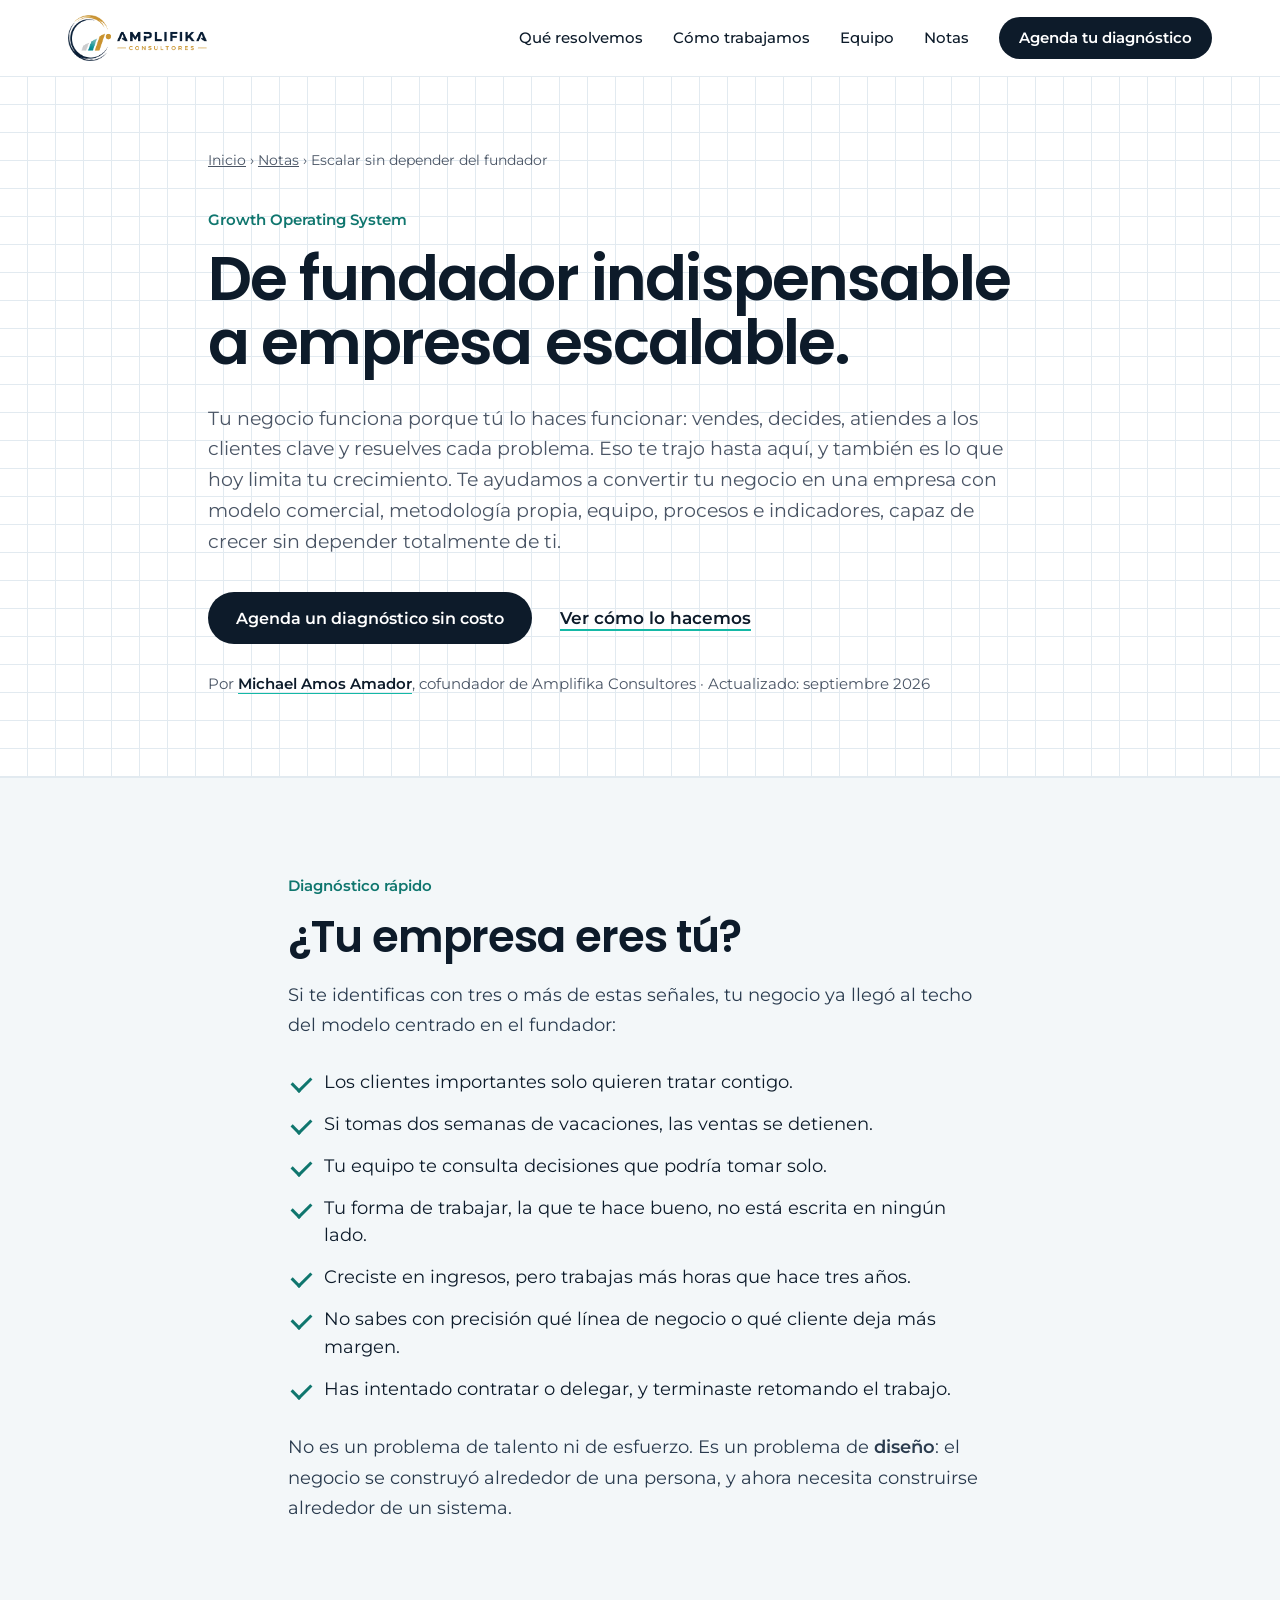
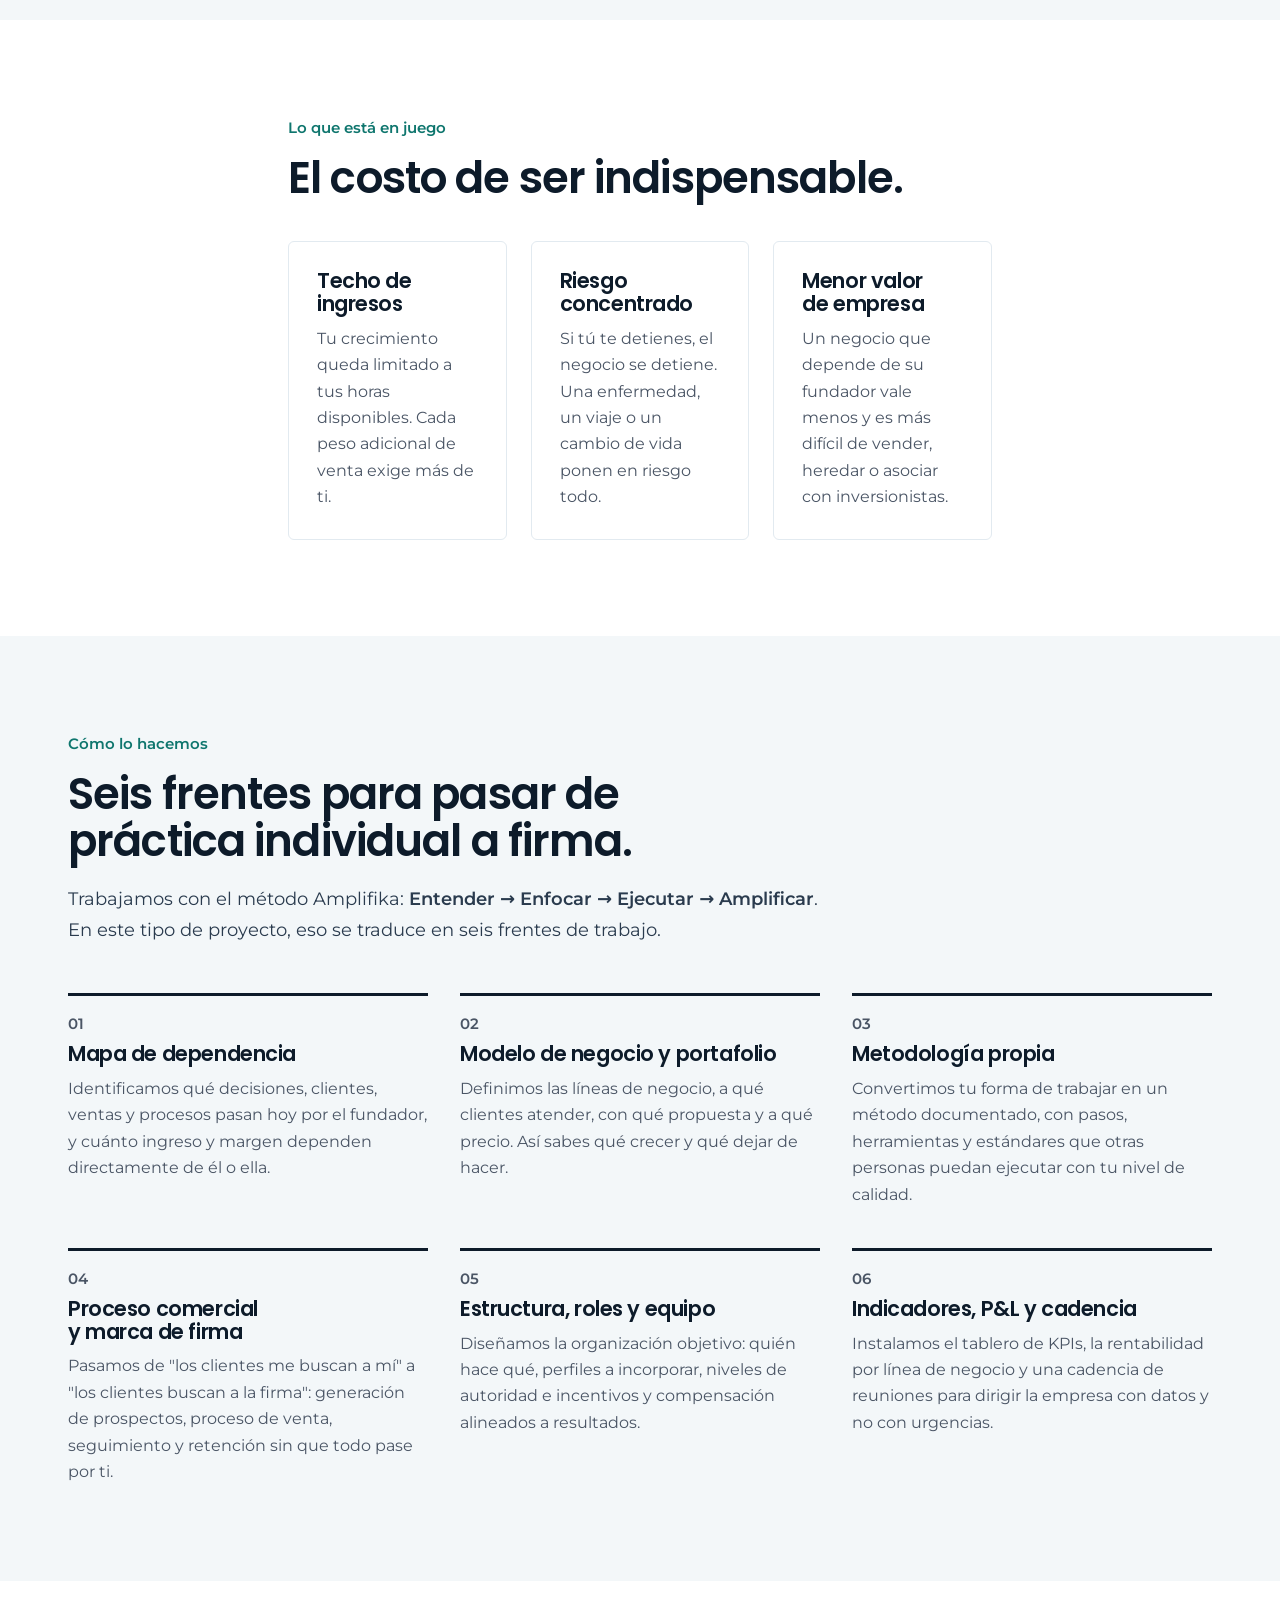
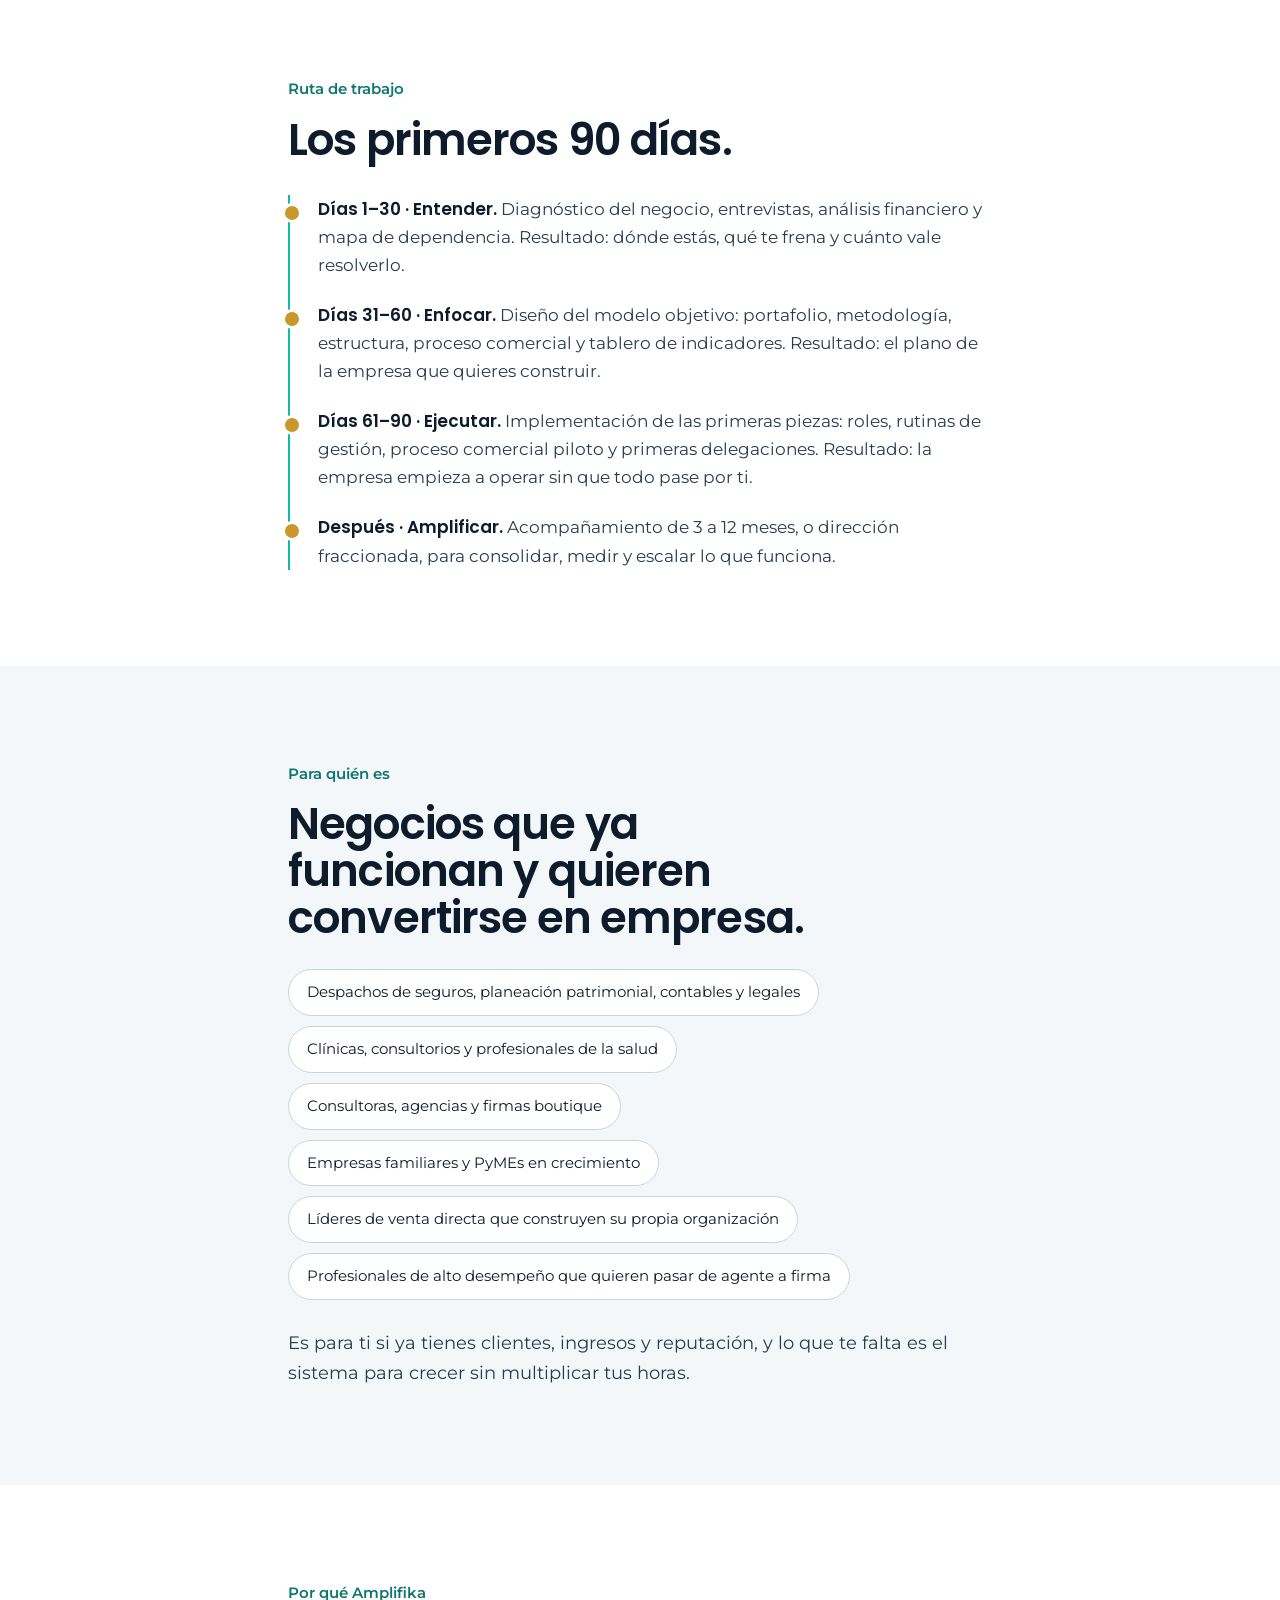
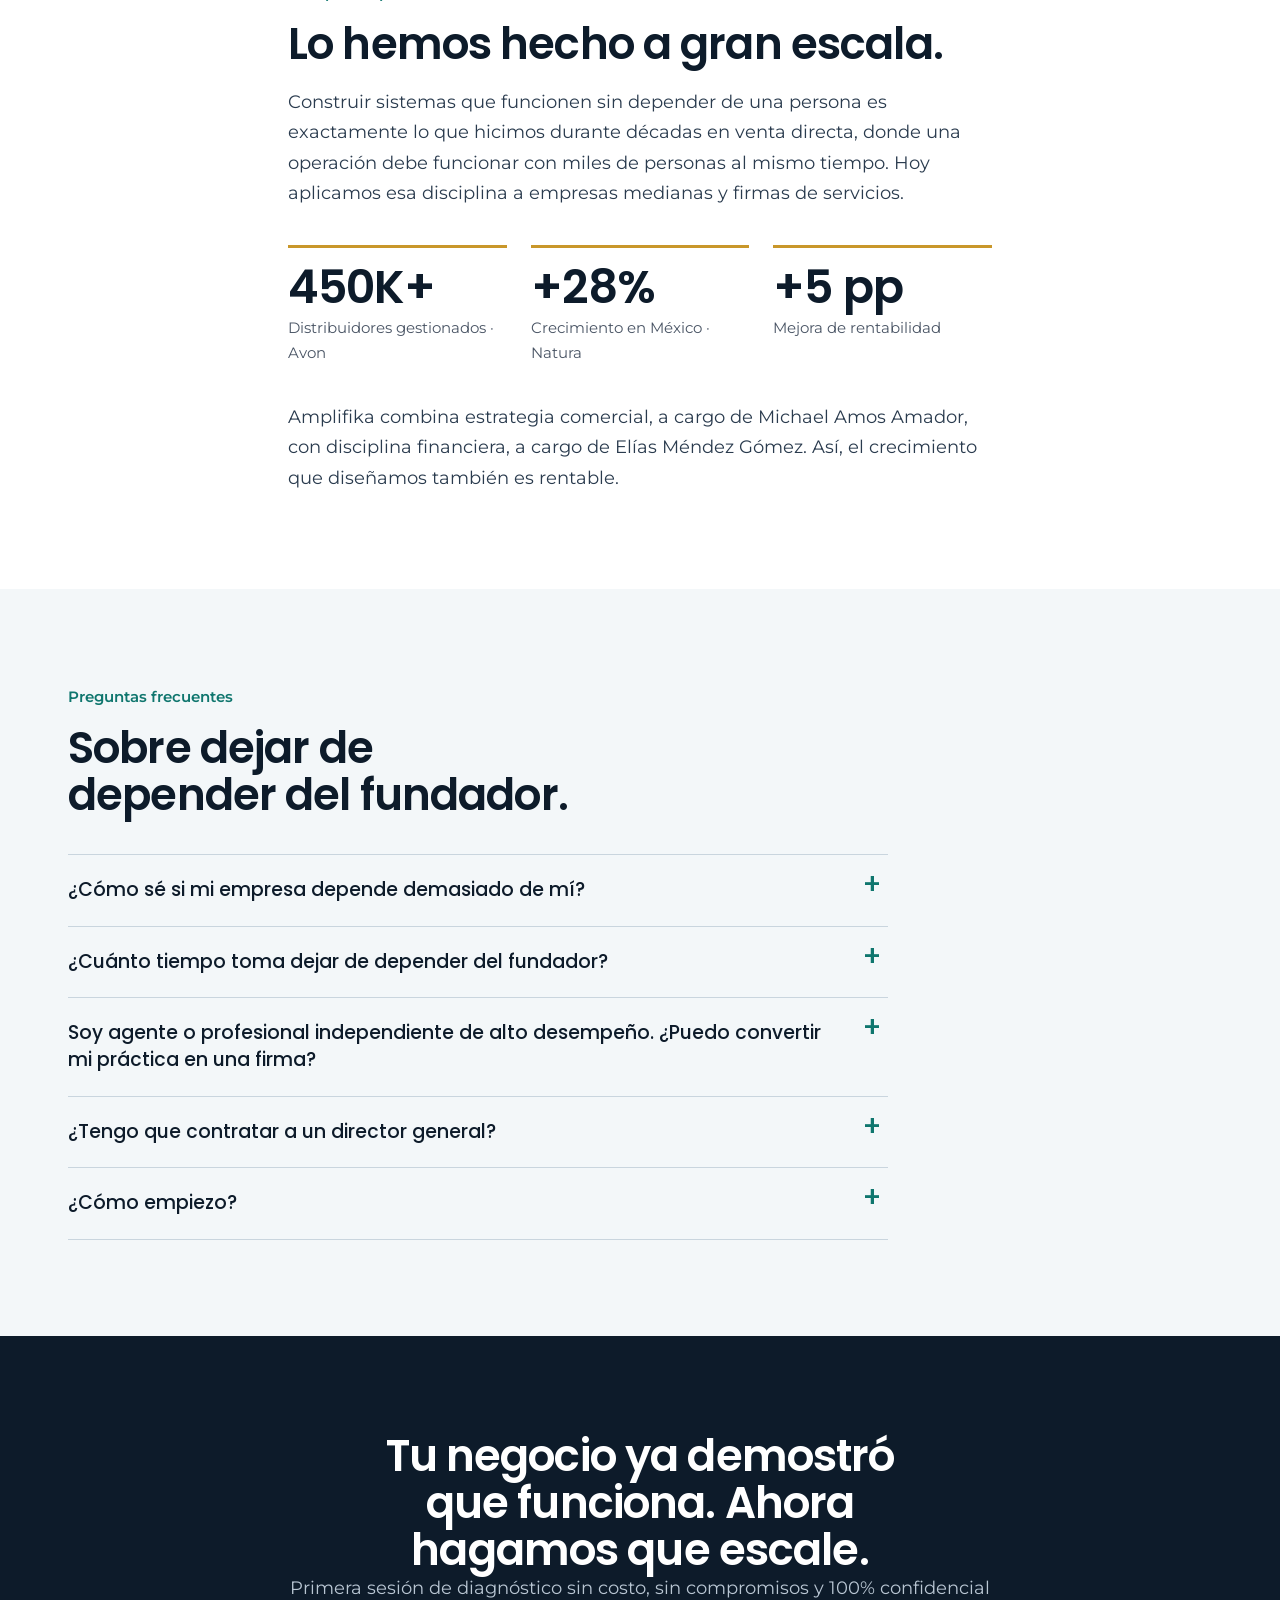
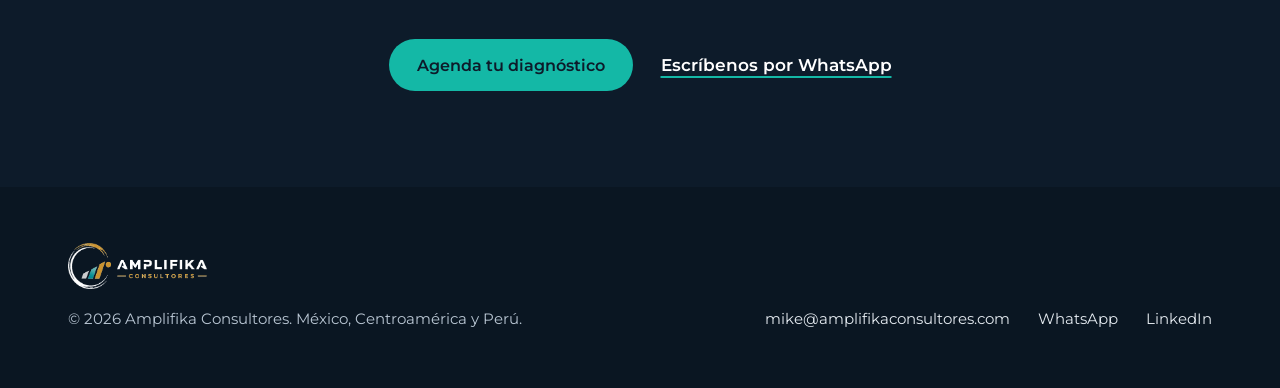
==== commit 42a57116: "Rediseño humano del sitio: cuaderno del dueño, fotografía y retratos - Nuevo sistema visual (assets/" ====
--- a/escalar-sin-depender-del-fundador/index.html
+++ b/escalar-sin-depender-del-fundador/index.html
@@ -23,9 +23,6 @@
 <meta name="twitter:title" content="De fundador indispensable a empresa escalable | Amplifika Consultores">
 <meta name="twitter:description" content="Tu negocio depende de ti. Te ayudamos a convertirlo en una empresa con modelo comercial, metodología propia, equipo, procesos e indicadores que crezca sin depender del fundador.">
 <meta name="twitter:image" content="https://www.amplifikate.com/brand/social-share-amplifika-1200x627.jpg">
-<link rel="preconnect" href="https://fonts.googleapis.com">
-<link rel="preconnect" href="https://fonts.gstatic.com" crossorigin>
-<link href="https://fonts.googleapis.com/css2?family=Poppins:wght@400;500;600;700&family=Montserrat:wght@300;400;500;600&display=swap" rel="stylesheet">
 <script type="application/ld+json">
 {
  "@context": "https://schema.org",
@@ -87,8 +84,8 @@
     {
      "@type": "ListItem",
      "position": 2,
-     "name": "Servicios",
-     "item": "https://www.amplifikate.com/#servicios"
+     "name": "Notas",
+     "item": "https://www.amplifikate.com/#notas"
     },
     {
      "@type": "ListItem",
@@ -147,374 +144,38 @@
  ]
 }
 </script>
-<style>
-/* ══ VARIABLES ══ */
-:root{
-  --navy:#0D1B2A;--navy2:#112031;--card:#132436;
-  --petroleo:#0E7490;--petroleo2:#0a5a6e;
-  --turquesa:#14B8A6;--tdim:rgba(20,184,166,.12);
-  --dorado:#C9972A;--dorado-l:#dba83a;
-  --gris:#F1F5F9;--blanco:#FFFFFF;
-  --text:#E2E8F0;--muted:#94A3B8;
-  --border:rgba(255,255,255,.07);--border2:rgba(255,255,255,.12);
-}
-
-/* ══ RESET ══ */
-*,*::before,*::after{margin:0;padding:0;box-sizing:border-box}
-html{scroll-behavior:smooth}
-body{font-family:'Montserrat',Arial,sans-serif;background:var(--navy);color:var(--text);overflow-x:hidden;-webkit-font-smoothing:antialiased}
-
-/* ══ NAV ══ */
-nav{position:fixed;top:0;left:0;right:0;z-index:100;padding:0 5%;display:flex;align-items:center;justify-content:space-between;height:72px;transition:background .4s,border-bottom .4s,box-shadow .4s}
-nav.scrolled{background:rgba(13,27,42,.96);backdrop-filter:blur(14px);border-bottom:1px solid var(--border);box-shadow:0 4px 24px rgba(0,0,0,.25)}
-.nav-logo{text-decoration:none;display:flex;align-items:center}
-.nav-logo img{height:38px;width:auto;display:block}
-.nav-links{display:flex;align-items:center;gap:2rem;list-style:none}
-.nav-links a{color:rgba(226,232,240,.72);text-decoration:none;font-size:.75rem;font-weight:500;letter-spacing:.09em;text-transform:uppercase;transition:color .2s}
-.nav-links a:hover,.nav-links a:focus{color:var(--turquesa);outline:none}
-.nav-cta{background:var(--dorado)!important;color:var(--navy)!important;padding:.5rem 1.2rem!important;border-radius:3px;font-weight:600!important}
-.nav-cta:hover{background:var(--dorado-l)!important;color:var(--navy)!important}
-.hamburger{display:none;flex-direction:column;gap:5px;cursor:pointer;background:none;border:none;padding:6px}
-.hamburger span{display:block;width:24px;height:1.5px;background:var(--text);transition:all .3s}
-.mobile-menu{display:none;position:fixed;top:72px;left:0;right:0;background:rgba(13,27,42,.98);backdrop-filter:blur(16px);padding:1.5rem 5% 2rem;border-bottom:1px solid var(--border);z-index:99}
-.mobile-menu.open{display:block}
-.mobile-menu a{display:block;color:var(--muted);text-decoration:none;font-size:.85rem;letter-spacing:.08em;text-transform:uppercase;font-weight:500;padding:.9rem 0;border-bottom:1px solid var(--border);transition:color .2s}
-.mobile-menu a:hover{color:var(--turquesa)}
-.mobile-menu a.mcta{color:var(--turquesa);font-weight:600;border-bottom:none}
-
-/* ══ HERO ══ */
-#hero{min-height:100vh;display:flex;align-items:center;position:relative;overflow:hidden;padding:130px 5% 80px}
-.hero-bg{position:absolute;inset:0;background-image:url('/brand/hero-amplifika-1920x800.webp');background-size:cover;background-position:center 30%;background-repeat:no-repeat}
-.hero-overlay{position:absolute;inset:0;background:linear-gradient(108deg,rgba(13,27,42,.95) 0%,rgba(13,27,42,.82) 45%,rgba(14,116,144,.28) 100%)}
-.hero-content{position:relative;max-width:1100px;margin:0 auto;width:100%}
-.hero-eyebrow{display:inline-flex;align-items:center;gap:.65rem;font-family:'Poppins',sans-serif;font-size:.68rem;font-weight:600;letter-spacing:.24em;text-transform:uppercase;color:var(--turquesa);margin-bottom:1.8rem;opacity:0;animation:fadeUp .8s .15s forwards}
-.hero-eyebrow::before{content:'';display:block;width:28px;height:1.5px;background:var(--turquesa);flex-shrink:0}
-h1{font-family:'Poppins',Arial,sans-serif;font-size:clamp(2.4rem,5.5vw,5.2rem);font-weight:700;line-height:1.08;color:var(--blanco);margin-bottom:1.6rem;max-width:800px;opacity:0;animation:fadeUp .9s .35s forwards}
-h1 .accent{color:var(--turquesa)}
-.hero-desc{max-width:540px;font-size:1.03rem;font-weight:400;color:rgba(226,232,240,.78);line-height:1.85;margin-bottom:2.8rem;opacity:0;animation:fadeUp .9s .55s forwards}
-.hero-actions{display:flex;gap:1rem;flex-wrap:wrap;opacity:0;animation:fadeUp .9s .75s forwards}
-
-/* ══ BOTONES ══ */
-.btn-primary{display:inline-flex;align-items:center;gap:.4rem;background:var(--dorado);color:var(--navy);padding:.9rem 2.2rem;font-family:'Poppins',sans-serif;font-size:.8rem;font-weight:700;letter-spacing:.05em;text-transform:uppercase;text-decoration:none;border-radius:3px;border:none;cursor:pointer;transition:background .2s,transform .18s}
-.btn-primary:hover,.btn-primary:focus{background:var(--dorado-l);transform:translateY(-2px);outline:none}
-.btn-ghost{display:inline-flex;align-items:center;gap:.4rem;background:transparent;color:rgba(226,232,240,.8);padding:.9rem 2.2rem;font-family:'Poppins',sans-serif;font-size:.8rem;font-weight:500;letter-spacing:.05em;text-transform:uppercase;text-decoration:none;border:1px solid rgba(255,255,255,.22);border-radius:3px;transition:border-color .2s,color .2s,transform .18s}
-.btn-ghost:hover,.btn-ghost:focus{border-color:var(--turquesa);color:var(--turquesa);transform:translateY(-2px);outline:none}
-
-/* ══ VALUE STRIP ══ */
-.value-strip{margin-top:5rem;display:grid;grid-template-columns:repeat(4,1fr);gap:1px;background:var(--border);border:1px solid var(--border);border-radius:4px;overflow:hidden;opacity:0;animation:fadeUp .9s .95s forwards}
-.value-item{background:rgba(13,27,42,.72);backdrop-filter:blur(8px);padding:1.4rem 1.2rem;display:flex;align-items:flex-start;gap:.8rem}
-.value-icon{font-size:1.3rem;flex-shrink:0;margin-top:1px}
-.value-item h4{font-family:'Poppins',sans-serif;font-size:.8rem;font-weight:600;color:var(--blanco);margin-bottom:.2rem}
-.value-item p{font-size:.73rem;font-weight:400;color:var(--muted);line-height:1.5}
-
-/* ══ CLIENTS STRIP ══ */
-.clients-strip{background:var(--card);border-top:1px solid var(--border);border-bottom:1px solid var(--border);padding:1.8rem 5%}
-.clients-inner{max-width:1100px;margin:0 auto;display:flex;align-items:center;gap:2rem;flex-wrap:wrap}
-.clients-label{font-family:'Poppins',sans-serif;font-size:.65rem;font-weight:700;letter-spacing:.2em;text-transform:uppercase;color:var(--muted);white-space:nowrap;flex-shrink:0}
-.clients-list{display:flex;align-items:center;gap:1.5rem;flex-wrap:wrap;flex:1}
-.client-chip{font-family:'Poppins',sans-serif;font-size:.72rem;font-weight:600;letter-spacing:.06em;color:rgba(226,232,240,.5);text-transform:uppercase;padding:.35rem .9rem;border:1px solid var(--border2);border-radius:2px;white-space:nowrap;transition:color .2s,border-color .2s}
-.client-chip:hover{color:var(--turquesa);border-color:rgba(20,184,166,.4)}
-.client-sep{color:var(--border2);flex-shrink:0}
-
-/* ══ ANIMACIONES ══ */
-@keyframes fadeUp{from{opacity:0;transform:translateY(22px)}to{opacity:1;transform:translateY(0)}}
-.reveal{opacity:0;transform:translateY(18px);transition:opacity .65s ease,transform .65s ease}
-.reveal.visible{opacity:1;transform:translateY(0)}
-@media(prefers-reduced-motion:reduce){.reveal,h1,.hero-eyebrow,.hero-desc,.hero-actions,.value-strip{animation:none!important;opacity:1!important;transform:none!important;transition:none!important}}
-
-/* ══ SECCIONES BASE ══ */
-section{padding:6rem 5%}
-.section-inner{max-width:1100px;margin:0 auto}
-.section-label{display:inline-flex;align-items:center;gap:.6rem;font-family:'Poppins',sans-serif;font-size:.68rem;font-weight:700;letter-spacing:.24em;text-transform:uppercase;color:var(--turquesa);margin-bottom:1rem}
-.section-label::before{content:'';display:block;width:22px;height:1.5px;background:var(--turquesa);flex-shrink:0}
-h2{font-family:'Poppins',Arial,sans-serif;font-size:clamp(1.9rem,3.4vw,2.9rem);font-weight:700;color:var(--blanco);line-height:1.15;margin-bottom:1.3rem}
-h2 em{font-style:normal;color:var(--dorado)}
-h2 .accent{color:var(--turquesa)}
-.section-intro{font-size:.97rem;font-weight:400;color:var(--muted);line-height:1.9;max-width:620px;margin-bottom:3.5rem}
-
-/* ══ NOSOTROS ══ */
-#nosotros{background:var(--navy2)}
-.nosotros-grid{display:grid;grid-template-columns:1fr 1fr;gap:5rem;align-items:start}
-.nosotros-left p{font-size:.96rem;font-weight:400;color:var(--muted);line-height:1.9;margin-bottom:1.4rem}
-.stat-row{display:grid;grid-template-columns:repeat(3,1fr);gap:1px;background:var(--border);margin-top:2rem}
-.stat-box{background:var(--navy);padding:1.3rem 1.1rem;text-align:center}
-.stat-num{font-family:'Poppins',sans-serif;font-size:2.2rem;font-weight:700;color:var(--dorado);line-height:1;display:block;margin-bottom:.25rem}
-.stat-desc{font-size:.73rem;font-weight:500;color:var(--muted);letter-spacing:.04em;text-transform:uppercase}
-.nosotros-right{display:flex;flex-direction:column;gap:1px;background:var(--border)}
-.pillar{background:var(--navy);padding:1.7rem 1.6rem;display:flex;gap:1.1rem;align-items:flex-start;transition:background .2s;border-left:3px solid transparent}
-.pillar:hover{background:rgba(14,116,144,.07);border-left-color:var(--turquesa)}
-.pillar-icon{font-size:1.35rem;flex-shrink:0;margin-top:1px}
-.pillar h4{font-family:'Poppins',sans-serif;font-size:.9rem;font-weight:600;color:var(--blanco);margin-bottom:.3rem}
-.pillar p{font-size:.82rem;font-weight:400;color:var(--muted);line-height:1.7}
-
-/* ══ EQUIPO ══ */
-#equipo{background:var(--navy);position:relative;overflow:hidden}
-#equipo::before{content:'';position:absolute;top:-200px;left:-100px;width:500px;height:500px;background:radial-gradient(circle,rgba(14,116,144,.07) 0%,transparent 70%);pointer-events:none}
-.equipo-grid{display:grid;grid-template-columns:1fr 1fr;gap:2px;background:var(--border)}
-.founder-card{background:var(--card);padding:2.8rem 2.4rem;display:flex;flex-direction:column;gap:1.8rem;transition:background .3s}
-.founder-card:hover{background:rgba(14,116,144,.06)}
-.founder-top{display:flex;gap:1.6rem;align-items:flex-start}
-.founder-photo{width:88px;height:88px;border-radius:4px;object-fit:cover;object-position:top center;flex-shrink:0;border:2px solid var(--border2)}
-.founder-initials{width:88px;height:88px;border-radius:4px;flex-shrink:0;background:linear-gradient(135deg,var(--petroleo),var(--navy2));display:flex;align-items:center;justify-content:center;font-family:'Poppins',sans-serif;font-size:1.8rem;font-weight:700;color:var(--turquesa);border:2px solid var(--border2)}
-.founder-id h3{font-family:'Poppins',sans-serif;font-size:1.15rem;font-weight:700;color:var(--blanco);margin-bottom:.2rem}
-.founder-title{font-family:'Poppins',sans-serif;font-size:.72rem;font-weight:600;letter-spacing:.12em;text-transform:uppercase;color:var(--turquesa);margin-bottom:.5rem;display:block}
-.founder-yrs{display:inline-flex;align-items:center;gap:.4rem;font-size:.73rem;font-weight:500;color:var(--muted)}
-.founder-yrs::before{content:'';display:block;width:14px;height:1.5px;background:var(--dorado)}
-.founder-bio{font-size:.88rem;font-weight:400;color:var(--muted);line-height:1.85}
-.founder-tags{display:flex;flex-wrap:wrap;gap:.35rem}
-.founder-exp{display:flex;flex-direction:column;gap:.6rem;margin-top:.2rem}
-.exp-item{display:flex;align-items:flex-start;gap:.7rem;font-size:.82rem;color:var(--muted)}
-.exp-dot{width:5px;height:5px;background:var(--turquesa);border-radius:50%;flex-shrink:0;margin-top:.45rem}
-.exp-item strong{color:var(--blanco);font-weight:600}
-
-/* ══ SERVICIOS ══ */
-#servicios{background:var(--navy2)}
-.servicios-grid{display:grid;grid-template-columns:repeat(3,1fr);gap:1px;background:var(--border);border:1px solid var(--border)}
-.servicio-card{background:var(--card);padding:2.2rem;position:relative;overflow:hidden;transition:background .3s}
-.servicio-card::after{content:'';position:absolute;bottom:0;left:0;width:100%;height:3px;background:linear-gradient(90deg,var(--petroleo),var(--turquesa));transform:scaleX(0);transform-origin:left;transition:transform .35s}
-.servicio-card:hover{background:rgba(14,116,144,.06)}
-.servicio-card:hover::after{transform:scaleX(1)}
-.servicio-num{font-family:'Poppins',sans-serif;font-size:3rem;font-weight:700;color:rgba(20,184,166,.06);line-height:1;position:absolute;top:1rem;right:1.4rem;user-select:none}
-.servicio-icon{font-size:1.5rem;margin-bottom:1rem}
-.servicio-card h3{font-family:'Poppins',sans-serif;font-size:.97rem;font-weight:600;color:var(--blanco);margin-bottom:.6rem;line-height:1.35}
-.servicio-card p{font-size:.84rem;font-weight:400;color:var(--muted);line-height:1.8;margin-bottom:1.2rem}
-.servicio-tags{display:flex;flex-wrap:wrap;gap:.35rem}
-.tag{font-family:'Poppins',sans-serif;font-size:.62rem;font-weight:600;letter-spacing:.08em;text-transform:uppercase;padding:.26rem .55rem;background:var(--tdim);border:1px solid rgba(20,184,166,.2);color:var(--turquesa);border-radius:2px}
-.servicio-card.diff{background:rgba(14,116,144,.07);border:1px solid rgba(20,184,166,.18);display:flex;flex-direction:column;justify-content:center}
-.servicio-card.diff h3{color:var(--turquesa);font-size:1.05rem}
-
-/* ══ MÉTODO ══ */
-#metodo{background:var(--navy)}
-.metodo-steps{display:grid;grid-template-columns:repeat(4,1fr);gap:1px;background:var(--border);margin-top:.5rem}
-.metodo-step{background:var(--navy2);padding:2.2rem 1.8rem;position:relative;transition:background .3s}
-.metodo-step:hover{background:rgba(14,116,144,.07)}
-.step-num{font-family:'Poppins',sans-serif;font-size:.65rem;font-weight:700;letter-spacing:.22em;color:var(--turquesa);text-transform:uppercase;margin-bottom:.75rem}
-.metodo-step h3{font-family:'Poppins',sans-serif;font-size:1.35rem;font-weight:700;color:var(--dorado);margin-bottom:.55rem;line-height:1.1}
-.metodo-step p{font-size:.83rem;font-weight:400;color:var(--muted);line-height:1.75}
-.step-arrow{position:absolute;top:2.5rem;right:-10px;color:var(--turquesa);font-size:1.1rem;opacity:.6;z-index:1}
-.metodo-step:last-child .step-arrow{display:none}
-
-/* ══ VENTA DIRECTA ══ */
-#venta-directa{background:var(--navy2);position:relative;overflow:hidden}
-#venta-directa::before{content:'';position:absolute;top:-180px;right:-120px;width:520px;height:520px;background:radial-gradient(circle,rgba(14,116,144,.09) 0%,transparent 70%);pointer-events:none}
-.vd-grid{display:grid;grid-template-columns:1fr 1fr;gap:5rem;align-items:start}
-.vd-item{display:flex;align-items:flex-start;gap:1rem;padding:1.3rem 0;border-bottom:1px solid var(--border);transition:padding-left .2s}
-.vd-item:hover{padding-left:.5rem}
-.vd-item:first-child{padding-top:0}
-.vd-dot{width:6px;height:6px;background:var(--turquesa);border-radius:50%;flex-shrink:0;margin-top:.6rem}
-.vd-item h4{font-family:'Poppins',sans-serif;font-size:.9rem;font-weight:600;color:var(--blanco);margin-bottom:.22rem}
-.vd-item p{font-size:.81rem;font-weight:400;color:var(--muted);line-height:1.65}
-.vd-right{display:flex;flex-direction:column;gap:1.1rem}
-.highlight-card{background:var(--card);border:1px solid var(--border);border-top:3px solid var(--turquesa);border-radius:4px;padding:1.8rem}
-.highlight-card .big-num{font-family:'Poppins',sans-serif;font-size:3.2rem;font-weight:700;color:var(--dorado);line-height:1;display:block;margin-bottom:.4rem}
-.highlight-card p{font-size:.85rem;font-weight:400;color:var(--muted);line-height:1.7}
-.highlight-card .source{font-size:.68rem;letter-spacing:.1em;text-transform:uppercase;color:rgba(148,163,184,.42);margin-top:.75rem;display:block}
-
-/* ══ FRACCIONADOS ══ */
-#fraccionados{background:var(--navy)}
-.frac-grid{display:grid;grid-template-columns:1fr 1.15fr;gap:5rem;align-items:start}
-.frac-comparison{margin-top:2rem}
-.comp-header{display:flex;align-items:center;padding-bottom:.6rem;border-bottom:1px solid var(--border2);font-family:'Poppins',sans-serif;font-size:.63rem;font-weight:700;letter-spacing:.18em;text-transform:uppercase;color:var(--muted)}
-.comp-row{display:flex;align-items:center;padding:.75rem 0;border-bottom:1px solid var(--border);font-size:.82rem}
-.comp-label{flex:1;color:var(--muted);font-weight:400}
-.comp-header .comp-label{flex:1}
-.comp-val{display:flex;gap:1.5rem}
-.comp-val span:first-child{color:rgba(148,163,184,.4);width:110px;text-align:center}
-.comp-val span:last-child{color:var(--turquesa);width:110px;text-align:center;font-weight:600}
-.frac-cards{display:grid;grid-template-columns:1fr 1fr;gap:1px;background:var(--border)}
-.frac-card{background:var(--navy2);padding:1.8rem 1.3rem;text-align:center;transition:background .2s}
-.frac-card:hover{background:rgba(14,116,144,.07)}
-.frac-icon{font-size:1.7rem;margin-bottom:.7rem;display:block}
-.frac-card h4{font-family:'Poppins',sans-serif;font-size:.86rem;font-weight:600;color:var(--blanco);margin-bottom:.4rem;line-height:1.3}
-.frac-card p{font-size:.77rem;font-weight:400;color:var(--muted);line-height:1.6}
-
-/* ══ CTA BANNER ══ */
-#cta{background:linear-gradient(135deg,var(--petroleo) 0%,var(--petroleo2) 100%);padding:5rem 5%;position:relative;overflow:hidden}
-#cta::before{content:'';position:absolute;inset:0;background:linear-gradient(135deg,rgba(201,151,42,.1) 0%,transparent 55%)}
-.cta-inner{max-width:1100px;margin:0 auto;display:flex;align-items:center;justify-content:space-between;gap:3rem;position:relative}
-.cta-text h2{font-size:clamp(1.55rem,3vw,2.45rem);margin-bottom:.6rem;color:var(--blanco)}
-.cta-text p{font-size:.91rem;font-weight:400;color:rgba(255,255,255,.68)}
-
-/* ══ PERSPECTIVA DEL MERCADO ══ */
-#perspectiva{background:var(--navy2)}
-.perspectiva-intro{display:flex;align-items:flex-start;justify-content:space-between;gap:3rem;margin-bottom:3rem;flex-wrap:wrap}
-.perspectiva-date{font-family:'Poppins',sans-serif;font-size:.65rem;font-weight:700;letter-spacing:.18em;text-transform:uppercase;color:var(--muted);margin-top:.3rem}
-.radar-grid{display:grid;grid-template-columns:repeat(2,1fr);gap:1px;background:var(--border)}
-.radar-card{background:var(--card);padding:2rem;display:flex;flex-direction:column;gap:1rem;transition:background .2s;position:relative;overflow:hidden}
-.radar-card:hover{background:rgba(14,116,144,.06)}
-.radar-card::before{content:'';position:absolute;top:0;left:0;width:100%;height:3px}
-.radar-card.theme-crecimiento::before{background:linear-gradient(90deg,var(--turquesa),var(--petroleo))}
-.radar-card.theme-finanzas::before{background:linear-gradient(90deg,var(--dorado),#e07820)}
-.radar-card.theme-mexico::before{background:linear-gradient(90deg,#5c6bc0,var(--petroleo))}
-.radar-card.theme-directa::before{background:linear-gradient(90deg,var(--petroleo),var(--turquesa))}
-.radar-tag{font-family:'Poppins',sans-serif;font-size:.62rem;font-weight:700;letter-spacing:.16em;text-transform:uppercase;display:block}
-.radar-card.theme-crecimiento .radar-tag{color:var(--turquesa)}
-.radar-card.theme-finanzas .radar-tag{color:var(--dorado)}
-.radar-card.theme-mexico .radar-tag{color:#90caf9}
-.radar-card.theme-directa .radar-tag{color:var(--turquesa)}
-.radar-card h3{font-family:'Poppins',sans-serif;font-size:1.05rem;font-weight:600;color:var(--blanco);line-height:1.4}
-.radar-card p{font-size:.83rem;font-weight:400;color:var(--muted);line-height:1.8;flex:1}
-.radar-conv{background:rgba(13,27,42,.5);border-left:3px solid var(--dorado);padding:.9rem 1rem;border-radius:0 3px 3px 0;margin-top:.3rem}
-.radar-conv-label{font-family:'Poppins',sans-serif;font-size:.6rem;font-weight:700;letter-spacing:.15em;text-transform:uppercase;color:var(--dorado);margin-bottom:.3rem;display:block}
-.radar-conv p{font-size:.8rem;font-weight:400;color:rgba(226,232,240,.72);line-height:1.65;margin:0}
-.radar-bottom{margin-top:2.5rem;display:grid;grid-template-columns:1fr 1fr;gap:1px;background:var(--border)}
-.radar-signal{background:var(--card);padding:1.6rem 1.8rem;display:flex;gap:1.1rem;align-items:flex-start}
-.signal-icon{font-size:1.2rem;flex-shrink:0;margin-top:1px}
-.radar-signal h4{font-family:'Poppins',sans-serif;font-size:.88rem;font-weight:600;color:var(--blanco);margin-bottom:.3rem}
-.radar-signal p{font-size:.8rem;font-weight:400;color:var(--muted);line-height:1.65}
-
-/* ══ CONTACTO ══ */
-#contacto{background:var(--navy)}
-.contacto-grid{display:grid;grid-template-columns:1fr 1.4fr;gap:5rem;align-items:start}
-.contact-details{display:flex;flex-direction:column;gap:1.4rem;margin-top:2rem}
-.contact-item{display:flex;gap:1rem;align-items:flex-start}
-.ci-icon{font-size:1.15rem;margin-top:2px;flex-shrink:0}
-.contact-item h5{font-family:'Poppins',sans-serif;font-size:.68rem;font-weight:700;letter-spacing:.14em;text-transform:uppercase;color:var(--turquesa);margin-bottom:.2rem}
-.contact-item p,.contact-item a{font-size:.9rem;font-weight:400;color:var(--muted);text-decoration:none;line-height:1.6;transition:color .2s}
-.contact-item a:hover{color:var(--turquesa)}
-.contact-form{display:flex;flex-direction:column;gap:.9rem}
-.form-row{display:grid;grid-template-columns:1fr 1fr;gap:.9rem}
-.form-group{display:flex;flex-direction:column;gap:.4rem}
-.form-group label{font-family:'Poppins',sans-serif;font-size:.67rem;font-weight:600;letter-spacing:.12em;text-transform:uppercase;color:var(--muted)}
-.form-group input,.form-group select,.form-group textarea{background:var(--navy2);border:1px solid var(--border2);border-radius:3px;padding:.75rem 1rem;color:var(--text);font-family:'Montserrat',sans-serif;font-size:.9rem;font-weight:400;transition:border-color .2s,box-shadow .2s;outline:none;width:100%}
-.form-group input:focus,.form-group select:focus,.form-group textarea:focus{border-color:var(--turquesa);box-shadow:0 0 0 3px rgba(20,184,166,.1)}
-.form-group select{appearance:none;cursor:pointer;color:var(--muted)}
-.form-group select option{background:var(--navy2);color:var(--text)}
-.form-group textarea{resize:vertical;min-height:110px}
-input::placeholder,textarea::placeholder{color:rgba(148,163,184,.35)}
-
-/* ══ FOOTER ══ */
-footer{background:var(--navy);border-top:1px solid var(--border)}
-.footer-inner{max-width:1100px;margin:0 auto;padding:3rem 5% 2rem}
-.footer-top{display:flex;align-items:flex-start;justify-content:space-between;gap:3rem;padding-bottom:2.5rem;border-bottom:1px solid var(--border);margin-bottom:1.5rem}
-.footer-brand img{height:34px;width:auto;display:block;margin-bottom:.55rem;opacity:.82}
-.footer-brand p{font-size:.75rem;font-weight:400;color:var(--muted)}
-.footer-nav{display:flex;gap:2rem;list-style:none;flex-wrap:wrap}
-.footer-nav a{color:var(--muted);text-decoration:none;font-size:.76rem;font-weight:500;letter-spacing:.06em;text-transform:uppercase;transition:color .2s}
-.footer-nav a:hover{color:var(--turquesa)}
-.footer-bottom{display:flex;align-items:center;justify-content:space-between;gap:1rem;flex-wrap:wrap}
-.footer-copy{font-size:.73rem;color:rgba(148,163,184,.45)}
-.footer-linkedin{display:flex;align-items:center;gap:.5rem;font-size:.73rem;color:rgba(148,163,184,.55);text-decoration:none;transition:color .2s}
-.footer-linkedin:hover{color:var(--turquesa)}
-
-/* ══ RESPONSIVE ══ */
-@media(max-width:960px){
-  .nav-links{display:none}
-  .hamburger{display:flex}
-  .nosotros-grid,.vd-grid,.frac-grid,.contacto-grid{grid-template-columns:1fr;gap:3rem}
-  .servicios-grid{grid-template-columns:1fr 1fr}
-  .metodo-steps{grid-template-columns:1fr 1fr}
-  .value-strip{grid-template-columns:1fr 1fr}
-  .equipo-grid{grid-template-columns:1fr}
-  .radar-grid{grid-template-columns:1fr}
-  .radar-bottom{grid-template-columns:1fr}
-  .step-arrow{display:none}
-}
-@media(max-width:620px){
-  section{padding:4rem 5%}
-  h1{font-size:clamp(2rem,8vw,3rem)}
-  .servicios-grid{grid-template-columns:1fr}
-  .metodo-steps{grid-template-columns:1fr}
-  .value-strip{grid-template-columns:1fr}
-  .form-row{grid-template-columns:1fr}
-  .frac-cards{grid-template-columns:1fr}
-  .cta-inner{flex-direction:column;text-align:center}
-  .footer-top{flex-direction:column}
-  .footer-nav{gap:1rem}
-  .comp-val span{width:75px!important;font-size:.73rem}
-  .stat-row{grid-template-columns:1fr 1fr 1fr}
-  .perspectiva-intro{gap:1.5rem}
-  .founder-top{flex-direction:column}
-  .founder-photo,.founder-initials{width:72px;height:72px}
-}
-.amp-faq-list{max-width:860px}
-.amp-faq-list details{border-bottom:1px solid var(--border2);padding:1.3rem 0}
-.amp-faq-list summary{cursor:pointer;font-weight:600;font-size:1rem;list-style:none;display:flex;justify-content:space-between;gap:1rem;color:var(--text)}
-.amp-faq-list summary::-webkit-details-marker{display:none}
-.amp-faq-list summary::after{content:"+";color:var(--turquesa);font-size:1.4rem;line-height:1;flex-shrink:0}
-.amp-faq-list details[open] summary::after{content:"–"}
-.amp-faq-list details p{margin:.8rem 0 0;color:var(--muted);line-height:1.7;font-size:.92rem}
-
-/* ══ LANDING ══ */
-.lp-hero{padding:150px 5% 90px;background:linear-gradient(160deg,var(--navy) 0%,var(--navy2) 60%,rgba(14,116,144,.25) 100%);border-bottom:1px solid var(--border)}
-.lp-crumbs{font-size:.72rem;color:var(--muted);margin-bottom:2rem;letter-spacing:.03em}
-.lp-crumbs a{color:var(--muted);text-decoration:none}
-.lp-crumbs a:hover{color:var(--turquesa)}
-.lp-h1{max-width:900px}
-.lp-lead{max-width:720px;font-size:1.05rem;color:rgba(226,232,240,.8);line-height:1.85;margin-bottom:2.4rem}
-.lp-actions{display:flex;gap:1rem;flex-wrap:wrap}
-.lp-byline{margin-top:2.4rem;font-size:.75rem;color:var(--muted)}
-.lp-byline a{color:var(--turquesa);text-decoration:none}
-.lp-alt{background:var(--navy2)}
-.lp-narrow{max-width:900px}
-.lp-p{font-size:.97rem;color:var(--muted);line-height:1.9;margin-bottom:1.4rem;max-width:760px}
-.lp-p strong,.section-intro strong{color:var(--text)}
-.lp-checks{list-style:none;margin:1.5rem 0 2rem;display:grid;gap:.8rem}
-.lp-checks li{position:relative;padding:.9rem 1rem .9rem 2.8rem;background:var(--navy);border:1px solid var(--border2);border-radius:4px;color:var(--text);font-size:.93rem;line-height:1.5}
-.lp-checks li::before{content:"✓";position:absolute;left:1rem;top:.85rem;color:var(--turquesa);font-weight:700}
-.lp-grid3{display:grid;grid-template-columns:repeat(3,1fr);gap:1rem;margin-top:2rem}
-.lp-card{background:var(--card);border:1px solid var(--border2);border-top:3px solid var(--dorado);border-radius:4px;padding:1.6rem}
-.lp-card h3,.lp-step h3{font-family:'Poppins',sans-serif;font-size:1rem;font-weight:600;color:var(--blanco);margin-bottom:.6rem}
-.lp-card p,.lp-step p{font-size:.88rem;color:var(--muted);line-height:1.7}
-.lp-steps{display:grid;grid-template-columns:repeat(3,1fr);gap:1rem}
-.lp-step{background:var(--navy);border:1px solid var(--border2);border-radius:4px;padding:1.7rem;transition:border-color .2s}
-.lp-step:hover{border-color:rgba(20,184,166,.45)}
-.lp-num{display:block;font-family:'Poppins',sans-serif;font-size:1.6rem;font-weight:700;color:var(--turquesa);margin-bottom:.6rem}
-.lp-timeline{list-style:none;margin-top:2rem;border-left:2px solid var(--turquesa);padding-left:1.6rem;display:grid;gap:1.6rem}
-.lp-timeline li{position:relative;color:var(--muted);line-height:1.8;font-size:.95rem}
-.lp-timeline li::before{content:"";position:absolute;left:-2.05rem;top:.5rem;width:12px;height:12px;border-radius:50%;background:var(--dorado)}
-.lp-timeline strong{color:var(--blanco);font-family:'Poppins',sans-serif;font-weight:600}
-.lp-tags{list-style:none;display:flex;flex-wrap:wrap;gap:.7rem;margin:1.5rem 0 2rem}
-.lp-tags li{padding:.6rem 1rem;border:1px solid rgba(20,184,166,.35);border-radius:3px;color:var(--text);font-size:.85rem;background:var(--tdim)}
-.lp-stats{margin:2rem 0}
-.lp-cta{background:linear-gradient(135deg,var(--petroleo2),var(--navy))}
-@media(max-width:960px){.lp-steps,.lp-grid3{grid-template-columns:1fr 1fr}}
-@media(max-width:620px){.lp-steps,.lp-grid3{grid-template-columns:1fr}.lp-hero{padding:120px 5% 60px}.lp-stats{grid-template-columns:1fr!important}}
-</style>
+<meta name="theme-color" content="#0D1B2A">
+<link rel="preload" href="/assets/fuentes/poppins-latin-600-normal.woff2" as="font" type="font/woff2" crossorigin>
+<link rel="preload" href="/assets/fuentes/montserrat-latin-400-normal.woff2" as="font" type="font/woff2" crossorigin>
+<link rel="stylesheet" href="/assets/sitio.css?v=20261106">
+<link rel="stylesheet" href="/assets/notas.css?v=20261106">
 </head>
 <body>
 
-<nav id="navbar" role="navigation" aria-label="Navegación principal">
-  <a href="/" class="nav-logo" aria-label="Amplifika Consultores — Inicio">
-    <picture>
-      <source srcset="/brand/logo-amplifika-horizontal-light.webp" type="image/webp">
-      <img src="/brand/logo-amplifika-horizontal-light.png" alt="Amplifika Consultores" height="38">
-    </picture>
-  </a>
-  <ul class="nav-links">
-    <li><a href="/#nosotros">Nosotros</a></li>
-    <li><a href="/#equipo">Equipo</a></li>
-    <li><a href="/#servicios">Servicios</a></li>
-    <li><a href="/#metodo">Método</a></li>
-    <li><a href="/#perspectiva">Perspectiva</a></li>
-    <li><a href="/#contacto" class="nav-cta">Agenda consulta</a></li>
-  </ul>
-  <button class="hamburger" id="hamburger" aria-label="Abrir menú" aria-expanded="false" aria-controls="mobileMenu">
-    <span></span><span></span><span></span>
-  </button>
+<header class="cabecera">
+<div class="wrap">
+<a href="/" class="logo" aria-label="Amplifika Consultores, inicio"><img src="/brand/logo-amplifika-2026.png" alt="Amplifika Consultores" width="850" height="282"></a>
+<nav aria-label="Principal">
+<a href="/#retos">Qué resolvemos</a>
+<a href="/#metodo">Cómo trabajamos</a>
+<a href="/#equipo">Equipo</a>
+<a href="/#notas">Notas</a>
+<a href="/#contacto" class="boton">Agenda tu diagnóstico</a>
 </nav>
-
-<div class="mobile-menu" id="mobileMenu" role="navigation" aria-label="Menú móvil">
-  <a href="/#nosotros" onclick="closeMobile()">Nosotros</a>
-  <a href="/#equipo" onclick="closeMobile()">El equipo</a>
-  <a href="/#servicios" onclick="closeMobile()">Servicios</a>
-  <a href="/#metodo" onclick="closeMobile()">Método</a>
-  <a href="/#perspectiva" onclick="closeMobile()">Perspectiva</a>
-  <a href="/#faq" onclick="closeMobile()">Preguntas frecuentes</a>
-  <a href="/#contacto" onclick="closeMobile()" class="mcta">Agenda consulta →</a>
 </div>
+</header>
 
 <main>
 
 <!-- ══ HERO ══ -->
 <header class="lp-hero">
   <div class="section-inner">
-    <div class="lp-crumbs" role="navigation" aria-label="Ruta de navegación"><a href="/">Inicio</a> <span aria-hidden="true">›</span> <a href="/#servicios">Servicios</a> <span aria-hidden="true">›</span> <span>Escalar sin depender del fundador</span></div>
+    <div class="lp-crumbs" role="navigation" aria-label="Ruta de navegación"><a href="/">Inicio</a> <span aria-hidden="true">›</span> <a href="/#notas">Notas</a> <span aria-hidden="true">›</span> <span>Escalar sin depender del fundador</span></div>
     <div class="section-label">Growth Operating System</div>
     <h1 class="lp-h1">De fundador indispensable a <span class="accent">empresa escalable.</span></h1>
     <p class="lp-lead">Tu negocio funciona porque tú lo haces funcionar: vendes, decides, atiendes a los clientes clave y resuelves cada problema. Eso te trajo hasta aquí, y también es lo que hoy limita tu crecimiento. Te ayudamos a convertir tu negocio en una empresa con modelo comercial, metodología propia, equipo, procesos e indicadores, capaz de crecer sin depender totalmente de ti.</p>
     <div class="lp-actions">
-      <a href="/#contacto" class="btn-primary">Agenda un diagnóstico sin costo →</a>
+      <a href="/#contacto" class="btn-primary">Agenda un diagnóstico sin costo</a>
       <a href="#proceso" class="btn-ghost">Ver cómo lo hacemos</a>
     </div>
     <p class="lp-byline">Por <a href="https://www.linkedin.com/in/michaelamosamador" target="_blank" rel="noopener noreferrer">Michael Amos Amador</a>, cofundador de Amplifika Consultores · Actualizado: septiembre 2026</p>
@@ -650,9 +311,9 @@
 <section class="lp-cta">
   <div class="section-inner lp-narrow" style="text-align:center">
     <h2>Tu negocio ya demostró que funciona. <em>Ahora hagamos que escale.</em></h2>
-    <p class="lp-p" style="margin:0 auto 2rem">Primera sesión de diagnóstico sin costo · Sin compromisos · 100% confidencial</p>
+    <p class="lp-p" style="margin:0 auto 2rem">Primera sesión de diagnóstico sin costo, sin compromisos y 100% confidencial</p>
     <div class="lp-actions" style="justify-content:center">
-      <a href="/#contacto" class="btn-primary">Agenda tu diagnóstico →</a>
+      <a href="/#contacto" class="btn-primary">Agenda tu diagnóstico</a>
       <a href="https://wa.me/525520464816?text=Hola%20Mike%2C%20me%20interesa%20dejar%20de%20depender%20del%20fundador%20en%20mi%20empresa" class="btn-ghost" target="_blank" rel="noopener noreferrer">Escríbenos por WhatsApp</a>
     </div>
   </div>
@@ -660,37 +321,20 @@
 
 </main>
 
-<footer>
-  <div class="footer-inner">
-    <div class="footer-top">
-      <div class="footer-brand">
-        <picture><source srcset="/brand/logo-amplifika-horizontal-light.webp" type="image/webp"><img src="/brand/logo-amplifika-horizontal-light.png" alt="Amplifika Consultores" height="34"></picture>
-        <p>Estrategia Comercial · Finanzas · Transformación · LATAM &amp; USA</p>
-      </div>
-      <ul class="footer-nav">
-        <li><a href="/#nosotros">Nosotros</a></li>
-        <li><a href="/#servicios">Servicios</a></li>
-        <li><a href="/#metodo">Método</a></li>
-        <li><a href="/#perspectiva">Perspectiva</a></li>
-        <li><a href="/#faq">Preguntas</a></li>
-        <li><a href="/#contacto">Contacto</a></li>
-      </ul>
-    </div>
-    <div class="footer-bottom">
-      <span class="footer-copy">© 2026 Amplifika Consultores · Todos los derechos reservados.</span>
-      <a href="https://www.linkedin.com/in/michaelamosamador" target="_blank" rel="noopener noreferrer" class="footer-linkedin">Michael Amos Amador · LinkedIn</a>
-    </div>
-  </div>
+<footer class="pie">
+<div class="wrap">
+<div>
+<img src="/brand/logo-amplifika-2026-claro.png" alt="Amplifika Consultores" width="850" height="282" loading="lazy">
+<p>© 2026 Amplifika Consultores. México, Centroamérica y Perú.</p>
+</div>
+<nav aria-label="Pie de página">
+<a href="mailto:mike@amplifikaconsultores.com">mike@amplifikaconsultores.com</a>
+<a href="https://wa.me/525520464816">WhatsApp</a>
+<a href="https://www.linkedin.com/in/michaelamosamador">LinkedIn</a>
+</nav>
+</div>
 </footer>
 
-<script>
-const navbar=document.getElementById('navbar');
-window.addEventListener('scroll',()=>navbar.classList.toggle('scrolled',scrollY>40),{passive:true});
-const hamburger=document.getElementById('hamburger');
-const mobileMenu=document.getElementById('mobileMenu');
-hamburger.addEventListener('click',()=>{const o=mobileMenu.classList.toggle('open');hamburger.setAttribute('aria-expanded',o);hamburger.setAttribute('aria-label',o?'Cerrar menú':'Abrir menú');});
-function closeMobile(){mobileMenu.classList.remove('open');hamburger.setAttribute('aria-expanded','false')}
-document.addEventListener('click',e=>{if(!navbar.contains(e.target)&&!mobileMenu.contains(e.target))closeMobile()});
-</script>
+
 </body>
 </html>
--- a/assets/sitio.css
+++ b/assets/sitio.css
@@ -0,0 +1,259 @@
+/* Amplifika Consultores · sistema visual 2026-11
+   Concepto: el cuaderno del dueño. Hoja cuadriculada, tinta navy,
+   trazos a mano en dorado y turquesa (los mismos del círculo del logo)
+   y fotografía documental de negocios reales. */
+
+/* fuentes alojadas en el sitio (licencia OFL) */
+@font-face{font-family:"Poppins";font-style:normal;font-weight:500;font-display:swap;src:url(/assets/fuentes/poppins-latin-500-normal.woff2) format("woff2")}
+@font-face{font-family:"Poppins";font-style:normal;font-weight:600;font-display:swap;src:url(/assets/fuentes/poppins-latin-600-normal.woff2) format("woff2")}
+@font-face{font-family:"Montserrat";font-style:normal;font-weight:400;font-display:swap;src:url(/assets/fuentes/montserrat-latin-400-normal.woff2) format("woff2")}
+@font-face{font-family:"Montserrat";font-style:normal;font-weight:500;font-display:swap;src:url(/assets/fuentes/montserrat-latin-500-normal.woff2) format("woff2")}
+@font-face{font-family:"Montserrat";font-style:normal;font-weight:600;font-display:swap;src:url(/assets/fuentes/montserrat-latin-600-normal.woff2) format("woff2")}
+@font-face{font-family:"Caveat";font-style:normal;font-weight:700;font-display:swap;src:url(/assets/fuentes/caveat-latin-700-normal.woff2) format("woff2")}
+
+:root{
+  --tinta:#0D1B2A;          /* navy de marca: texto y bloques oscuros */
+  --tinta-2:#16283B;
+  --papel:#FFFFFF;
+  --cuadro:#E2EAF0;         /* línea de la hoja cuadriculada */
+  --turq:#14B8A6;           /* turquesa de marca: acentos sobre oscuro */
+  --turq-tinta:#0F766E;     /* turquesa legible sobre blanco */
+  --oro:#C9972A;            /* dorado de marca: solo trazos */
+  --bruma:#DDF2EE;          /* fondo de retratos */
+  --gris:#4A5565;           /* texto secundario sobre blanco */
+  --gris-claro:#C3CBD3;
+  --sobre-tinta:#B9C6D3;    /* texto secundario sobre navy */
+  --mano:"Caveat",cursive;
+  --titulo:"Poppins",system-ui,sans-serif;
+  --texto:"Montserrat",system-ui,sans-serif;
+  --ancho:1200px;
+}
+
+*{box-sizing:border-box}
+html{scroll-behavior:smooth;-webkit-text-size-adjust:100%}
+body{margin:0;background:var(--papel);color:var(--tinta);font-family:var(--texto);font-size:17px;line-height:1.65;-webkit-font-smoothing:antialiased}
+img{max-width:100%;height:auto;display:block}
+a{color:inherit}
+:focus-visible{outline:3px solid var(--turq);outline-offset:3px;border-radius:2px}
+.oculto{position:absolute!important;width:1px;height:1px;overflow:hidden;clip:rect(0 0 0 0);white-space:nowrap}
+.wrap{max-width:var(--ancho);margin:0 auto;padding:0 28px}
+
+h1,h2,h3{font-family:var(--titulo);font-weight:600;margin:0;letter-spacing:-.02em;line-height:1.08;text-wrap:balance}
+h2{font-size:clamp(34px,4.2vw,58px)}
+p{margin:0}
+
+/* hoja cuadriculada */
+.cuadricula{
+  background-color:var(--papel);
+  background-image:
+    linear-gradient(var(--cuadro) 1px,transparent 1px),
+    linear-gradient(90deg,var(--cuadro) 1px,transparent 1px);
+  background-size:28px 28px;
+  background-position:-1px -1px;
+}
+
+/* botones */
+.boton{display:inline-flex;align-items:center;justify-content:center;gap:10px;min-height:48px;padding:14px 26px;border:0;border-radius:999px;background:var(--tinta);color:#fff;font:600 16px/1.2 var(--texto);text-decoration:none;cursor:pointer;transition:background .15s}
+.boton:hover{background:#21364D}
+.boton.claro{background:var(--turq);color:var(--tinta)}
+.boton.claro:hover{background:#2DD4BF}
+.enlace{font-weight:600;text-decoration:underline;text-decoration-thickness:2px;text-underline-offset:5px;text-decoration-color:var(--turq)}
+.enlace:hover{color:var(--turq-tinta)}
+
+/* trazos a mano */
+.trazo path{fill:none;stroke-linecap:round;stroke-linejoin:round;filter:url(#aspero)}
+
+/* ---------- encabezado ---------- */
+.cabecera{position:sticky;top:0;z-index:20;background:rgba(255,255,255,.96);backdrop-filter:saturate(1.2) blur(6px);border-bottom:1px solid var(--cuadro)}
+.cabecera .wrap{display:flex;align-items:center;justify-content:space-between;gap:20px;min-height:76px}
+.cabecera .logo img{height:46px;width:auto}
+.cabecera nav{display:flex;align-items:center;gap:30px;font-size:15px;font-weight:500}
+.cabecera nav a:not(.boton){text-decoration:none}
+.cabecera nav a:not(.boton):hover{color:var(--turq-tinta)}
+.cabecera .boton{min-height:42px;padding:10px 20px;font-size:15px}
+
+/* ---------- pie ---------- */
+.pie{background:#0A1622;color:var(--sobre-tinta);font-size:15px}
+.pie .wrap{display:flex;flex-wrap:wrap;justify-content:space-between;align-items:flex-end;gap:24px 48px;padding-top:56px;padding-bottom:56px}
+.pie img{height:46px;width:auto;margin-bottom:18px}
+.pie nav{display:flex;flex-wrap:wrap;gap:12px 28px}
+.pie a{color:#E4EAF0;text-decoration:none}
+.pie a:hover{color:#fff;text-decoration:underline}
+
+/* =========================================================
+   HOME
+   ========================================================= */
+
+/* ---------- portada ---------- */
+.portada{padding:72px 0 96px;overflow:hidden}
+.portada .wrap{display:grid;grid-template-columns:minmax(0,7fr) minmax(0,5fr);gap:56px;align-items:center}
+.portada h1{font-size:clamp(44px,5.5vw,80px);line-height:1;letter-spacing:-.035em}
+.portada h1 .linea{display:block}
+.portada .bajada{margin-top:28px;max-width:34ch;font-size:clamp(18px,1.6vw,21px);line-height:1.55;color:var(--gris)}
+.portada .acciones{margin-top:36px;display:flex;flex-wrap:wrap;align-items:center;gap:16px 28px}
+.portada .acciones .boton{min-height:56px;padding:16px 30px;font-size:17px}
+.portada .nota-cta{font-size:15px;color:var(--gris)}
+.portada .alterno{margin-top:20px;font-size:16px;color:var(--gris)}
+.portada .alterno .enlace{color:var(--tinta)}
+
+.socios{margin-top:48px;display:flex;align-items:center;gap:18px;max-width:520px}
+.socios .caras{display:flex;flex:none}
+.socios .caras img,.socios .caras span{width:54px;height:54px;border-radius:50%;border:3px solid #fff;margin-left:-12px;background:var(--bruma);object-fit:cover}
+.socios .caras :first-child{margin-left:0}
+.socios .caras span{display:grid;place-items:center;font:600 17px/1 var(--titulo);color:var(--tinta)}
+.socios p{font-size:15px;line-height:1.5;color:var(--gris)}
+.socios strong{color:var(--tinta);font-weight:600}
+
+.foto-portada{position:relative;margin:0}
+.foto-portada img{width:100%;aspect-ratio:4/5;object-fit:cover;border-radius:6px;background:#D9E1E7}
+.nota{position:absolute;left:-56px;bottom:44px;width:230px;padding:18px 22px 20px;background:#fff;border-radius:3px;transform:rotate(-4deg);box-shadow:0 22px 34px -16px rgba(13,27,42,.45),0 2px 4px rgba(13,27,42,.08);font-family:var(--mano);font-weight:700;font-size:31px;line-height:1.25;color:var(--tinta)}
+.nota::before{content:"";position:absolute;left:50%;top:-12px;width:86px;height:24px;transform:translateX(-50%) rotate(3deg);background:rgba(20,184,166,.35)}
+.nota p{display:flex;justify-content:space-between;align-items:baseline;gap:12px}
+.nota svg.flecha{width:20px;height:28px;flex:none;overflow:visible}
+.nota svg.flecha path{stroke:var(--turq-tinta);stroke-width:3.2}
+.nota .duda{position:relative;font-weight:700;padding:0 6px}
+.nota .duda svg{position:absolute;left:-22px;top:-12px;width:calc(100% + 44px);height:calc(100% + 24px);overflow:visible}
+.nota .duda path{stroke:var(--oro);stroke-width:3.5}
+.js .nota .duda path{stroke-dasharray:260;stroke-dashoffset:260}
+.js.listo .nota .duda path{animation:dibujar 1.1s .5s cubic-bezier(.6,.1,.3,1) forwards}
+@keyframes dibujar{to{stroke-dashoffset:0}}
+
+/* ---------- clientes ---------- */
+.clientes{padding:28px 0;border-top:1px solid var(--cuadro);border-bottom:1px solid var(--cuadro)}
+.clientes .wrap{display:flex;flex-wrap:wrap;align-items:baseline;gap:10px 40px}
+.clientes p{font-size:15px;color:var(--gris)}
+.clientes ul{list-style:none;margin:0;padding:0;display:flex;flex-wrap:wrap;gap:8px 36px;font:500 19px/1.3 var(--titulo);color:var(--tinta)}
+
+/* ---------- retos ---------- */
+.retos{padding:128px 0 96px}
+.retos .wrap{display:grid;grid-template-columns:minmax(0,5fr) minmax(0,7fr);gap:24px 72px}
+.retos .intro{grid-column:1/-1;max-width:720px;margin-bottom:40px}
+.retos .intro p{margin-top:20px;font-size:19px;color:var(--gris);max-width:52ch}
+.marco{position:sticky;top:120px;align-self:start;margin:0;aspect-ratio:4/3;border-radius:6px;overflow:hidden;background:#D9E1E7}
+.marco img{position:absolute;inset:0;width:100%;height:100%;object-fit:cover;opacity:0;transition:opacity .5s ease}
+.marco img.activa{opacity:1}
+.lista-retos{list-style:none;margin:0;padding:0}
+.lista-retos li{min-height:42vh;display:flex;flex-direction:column;justify-content:center;gap:18px;padding:40px 0}
+.lista-retos li:first-child{padding-top:0;min-height:auto;margin-bottom:12vh}
+.lista-retos .foto-movil{display:none}
+.lista-retos blockquote{margin:0;font:600 clamp(28px,3vw,42px)/1.15 var(--titulo);letter-spacing:-.02em;color:var(--tinta);transition:color .3s}
+.lista-retos p{font-size:18px;color:var(--gris);max-width:44ch}
+.lista-retos p strong{color:var(--turq-tinta);font-weight:600}
+
+/* ---------- después ---------- */
+.despues{background:var(--tinta);color:#fff;padding:112px 0}
+.despues h2{max-width:680px}
+.despues .citas{margin-top:64px;display:grid;grid-template-columns:repeat(3,minmax(0,1fr));gap:48px}
+.despues figure{margin:0;display:flex;flex-direction:column;gap:20px}
+.despues blockquote{margin:0;font:500 clamp(22px,2.1vw,28px)/1.3 var(--titulo);letter-spacing:-.01em}
+.despues blockquote::before{content:"“";display:block;font:700 64px/0.6 var(--titulo);color:var(--turq);margin-bottom:18px}
+.despues figcaption{font-size:15px;color:var(--sobre-tinta)}
+
+/* ---------- método ---------- */
+.metodo{padding:128px 0}
+.metodo .cabeza{display:flex;flex-wrap:wrap;justify-content:space-between;align-items:flex-end;gap:24px 64px}
+.metodo .cabeza p{max-width:42ch;font-size:19px;color:var(--gris)}
+.escalera{list-style:none;margin:72px 0 0;padding:0;display:grid;grid-template-columns:repeat(4,minmax(0,1fr));gap:28px;align-items:start;counter-reset:paso}
+.escalera li{display:flex;flex-direction:column;gap:14px;counter-increment:paso}
+.escalera .barra{height:var(--alto);margin-top:calc(280px - var(--alto));clip-path:polygon(0 18px,100% 0,100% 100%,0 100%);background:var(--color);margin-bottom:10px}
+.escalera li:nth-child(1){--alto:90px;--color:var(--gris-claro)}
+.escalera li:nth-child(2){--alto:150px;--color:var(--tinta)}
+.escalera li:nth-child(3){--alto:210px;--color:var(--turq)}
+.escalera li:nth-child(4){--alto:280px;--color:var(--oro)}
+.escalera h3{font-size:27px;display:flex;align-items:baseline;gap:12px}
+.escalera h3::before{content:counter(paso);font:600 15px/1 var(--texto);color:var(--gris)}
+.escalera p{font-size:16px;color:var(--gris);max-width:26ch}
+.metodo .primer-paso{margin-top:56px;display:flex;flex-wrap:wrap;align-items:center;gap:12px 24px;font-size:18px}
+
+/* ---------- equipo ---------- */
+.equipo{padding:128px 0;background:#F3F7F9}
+.equipo .cabeza{max-width:760px}
+.equipo .cabeza p{margin-top:20px;font-size:19px;color:var(--gris);max-width:54ch}
+.personas{margin-top:64px;display:grid;grid-template-columns:repeat(3,minmax(0,1fr));gap:40px}
+.persona{margin:0}
+.persona .retrato{position:relative;aspect-ratio:640/700;background:var(--bruma);border-radius:6px;overflow:hidden}
+.persona .retrato img{position:absolute;inset:0;width:100%;height:100%;object-fit:cover;object-position:center bottom}
+.persona .retrato svg{position:absolute;left:12%;top:4%;width:76%;height:auto}
+.persona .retrato path{stroke:var(--oro);stroke-width:6;opacity:.9}
+.persona .monograma{position:absolute;left:12%;top:4%;width:76%;aspect-ratio:1/1;display:grid;place-items:center;font:600 clamp(64px,7vw,104px)/1 var(--titulo);letter-spacing:-.04em;color:var(--tinta)}
+.persona h3{margin-top:24px;font-size:23px}
+.persona .area{margin-top:4px;font-size:15px;font-weight:600;color:var(--turq-tinta)}
+.persona p.bio{margin-top:10px;font-size:16px;color:var(--gris)}
+
+/* ---------- notas ---------- */
+.notas{padding:112px 0}
+.notas .lista{margin-top:48px;display:grid;grid-template-columns:repeat(2,minmax(0,1fr));gap:28px}
+.notas a.tarjeta{display:flex;flex-direction:column;gap:18px;min-height:250px;padding:36px;background:#fff;border:1px solid var(--cuadro);border-radius:6px;text-decoration:none;transition:border-color .15s}
+.notas a.tarjeta:hover{border-color:var(--tinta)}
+.notas .tema{font-size:14px;font-weight:600;color:var(--turq-tinta)}
+.notas .titulo{font:600 clamp(23px,2.2vw,30px)/1.22 var(--titulo);letter-spacing:-.015em}
+.notas .leer{margin-top:auto;font-weight:600;text-decoration:underline;text-decoration-thickness:2px;text-underline-offset:5px;text-decoration-color:var(--turq)}
+
+/* ---------- contacto ---------- */
+.contacto{background:var(--tinta);color:#fff;display:grid;grid-template-columns:minmax(0,1fr) minmax(0,1fr)}
+.contacto .foto{position:relative;margin:0;min-height:560px}
+.contacto .foto img{position:absolute;inset:0;width:100%;height:100%;object-fit:cover}
+.contacto .foto figcaption{position:absolute;left:32px;bottom:28px;right:32px;font:700 34px/1.15 var(--mano);color:#fff;text-shadow:0 2px 14px rgba(0,0,0,.55)}
+.contacto .panel{padding:104px clamp(28px,6vw,96px) 104px clamp(28px,5vw,80px);max-width:720px}
+.contacto h2{font-size:clamp(36px,4vw,54px)}
+.contacto .panel>p{margin-top:20px;font-size:19px;color:var(--sobre-tinta)}
+.contacto .wa{margin-top:14px;font-size:17px}
+.contacto .wa a{color:var(--turq);font-weight:600}
+.formulario{margin-top:40px;display:grid;grid-template-columns:repeat(2,minmax(0,1fr));gap:22px 24px}
+.formulario label{display:flex;flex-direction:column;gap:8px;font-size:14px;font-weight:500;color:var(--sobre-tinta)}
+.formulario .ancho{grid-column:1/-1}
+.formulario input,.formulario select{width:100%;min-width:0;font:inherit;font-size:17px;color:#fff;background:var(--tinta-2);border:1px solid #2E4560;border-radius:8px;padding:12px 14px;min-height:50px}
+.formulario select{appearance:none;background-image:linear-gradient(45deg,transparent 50%,#B9C6D3 50%),linear-gradient(135deg,#B9C6D3 50%,transparent 50%);background-position:calc(100% - 20px) 22px,calc(100% - 14px) 22px;background-size:6px 6px;background-repeat:no-repeat;padding-right:40px}
+.formulario input:focus,.formulario select:focus{outline:none;border-color:var(--turq);box-shadow:0 0 0 3px rgba(20,184,166,.25)}
+.formulario .boton{justify-self:start;margin-top:8px}
+.formulario .estado{grid-column:1/-1;min-height:1.5em;font-size:15px;color:var(--sobre-tinta)}
+
+/* ---------- responsivo ---------- */
+@media (max-width:1020px){
+  .portada .wrap{grid-template-columns:1fr;gap:64px}
+  .foto-portada{max-width:560px;margin-left:56px}
+  .retos .wrap{grid-template-columns:1fr}
+  .marco{display:none}
+  .lista-retos li,.lista-retos li:first-child{min-height:0;margin:0;padding:28px 0 44px}
+  .lista-retos .foto-movil{display:block;width:100%;aspect-ratio:3/2;object-fit:cover;border-radius:6px;margin-bottom:8px;background:#D9E1E7}
+  .despues .citas{grid-template-columns:1fr;gap:44px}
+  .personas{grid-template-columns:repeat(2,minmax(0,1fr))}
+  .contacto{grid-template-columns:1fr}
+  .contacto .foto{min-height:360px}
+  .contacto .panel{max-width:none}
+}
+@media (max-width:760px){
+  body{font-size:16px}
+  .wrap{padding:0 20px}
+  .cabecera .wrap{min-height:64px}
+  .cabecera .logo img{height:36px}
+  .cabecera nav a:not(.boton){display:none}
+  .portada{padding:48px 0 72px}
+  .foto-portada{margin-left:28px}
+  .nota{left:-28px;bottom:24px;width:190px;font-size:26px;padding:14px 18px 16px}
+  .foto-portada img{aspect-ratio:1/1}
+  .socios{align-items:flex-start}
+  .socios .caras img,.socios .caras span{width:46px;height:46px}
+  .socios p{font-size:14px}
+  .retos,.metodo,.equipo{padding:88px 0}
+  .despues,.notas{padding:80px 0}
+  .escalera{grid-template-columns:1fr;gap:22px;margin-top:48px}
+  .escalera li{display:grid;grid-template-columns:96px 1fr;gap:4px 18px;align-items:center}
+  .escalera .barra{grid-row:1/3;height:auto;align-self:stretch;min-height:64px;margin:0;clip-path:polygon(0 0,100% 0,100% 100%,0 100%);width:var(--ancho-m)}
+  .escalera li:nth-child(1){--ancho-m:30%}
+  .escalera li:nth-child(2){--ancho-m:55%}
+  .escalera li:nth-child(3){--ancho-m:78%}
+  .escalera li:nth-child(4){--ancho-m:100%}
+  .escalera p{max-width:none}
+  .personas{grid-template-columns:1fr;gap:48px}
+  .persona .retrato{max-width:420px}
+  .notas .lista{grid-template-columns:1fr}
+  .notas a.tarjeta{min-height:0;padding:28px}
+  .formulario{grid-template-columns:1fr}
+  .contacto .foto figcaption{font-size:28px}
+}
+@media (prefers-reduced-motion:reduce){
+  html{scroll-behavior:auto}
+  .js .nota .duda path{stroke-dasharray:none;stroke-dashoffset:0;animation:none}
+  .marco img{transition:none}
+}
--- a/assets/notas.css
+++ b/assets/notas.css
@@ -0,0 +1,101 @@
+/* Páginas de contenido (notas y landings) · usa los tokens de sitio.css */
+
+main{display:block}
+.section-inner{max-width:var(--ancho);margin:0 auto;padding:0 28px}
+.lp-narrow,.blog-narrow{max-width:760px}
+.blog-narrow{margin:0 auto;padding:0 28px}
+.section-inner.blog-narrow,.section-inner.lp-narrow{margin:0 auto}
+
+/* portada de la nota */
+.lp-hero{padding:72px 0 80px;background-color:var(--papel);background-image:linear-gradient(var(--cuadro) 1px,transparent 1px),linear-gradient(90deg,var(--cuadro) 1px,transparent 1px);background-size:28px 28px;background-position:-1px -1px;border-bottom:1px solid var(--cuadro)}
+.lp-hero .section-inner{max-width:920px}
+.lp-crumbs{font-size:14px;color:var(--gris);margin-bottom:36px}
+.lp-crumbs a{color:var(--gris)}
+.lp-crumbs a:hover{color:var(--turq-tinta)}
+.section-label{font-size:15px;font-weight:600;color:var(--turq-tinta);margin-bottom:14px}
+.lp-h1,.blog-h1{font-size:clamp(36px,4.8vw,64px);line-height:1.04;letter-spacing:-.03em}
+.accent{color:inherit}
+h2 em,h1 em{font-style:normal}
+.lp-lead{margin-top:28px;max-width:62ch;font-size:clamp(18px,1.5vw,20px);line-height:1.6;color:var(--gris)}
+.lp-byline{margin-top:28px;font-size:15px;color:var(--gris)}
+.lp-byline a{color:var(--tinta);font-weight:600;text-decoration-color:var(--turq);text-underline-offset:4px}
+
+/* acciones */
+.lp-actions{margin-top:36px;display:flex;flex-wrap:wrap;align-items:center;gap:16px 28px}
+.btn-primary{display:inline-flex;align-items:center;justify-content:center;min-height:52px;padding:14px 28px;border-radius:999px;background:var(--tinta);color:#fff;font:600 16px/1.2 var(--texto);text-decoration:none}
+.btn-primary:hover{background:#21364D}
+.btn-ghost{font-weight:600;color:var(--tinta);text-decoration:underline;text-decoration-thickness:2px;text-underline-offset:5px;text-decoration-color:var(--turq)}
+
+/* secciones de landing */
+main>section{padding:96px 0}
+main>section.lp-alt{background:#F3F7F9}
+main>section h2{font-size:clamp(30px,3.4vw,46px);max-width:24ch}
+.lp-p,.section-intro{margin-top:20px;font-size:18px;line-height:1.7;color:#2A3B4E;max-width:64ch}
+.lp-checks{list-style:none;margin:28px 0;padding:0;display:grid;gap:14px}
+.lp-checks li{position:relative;padding-left:36px;font-size:18px;line-height:1.55}
+.lp-checks li::before{content:"";position:absolute;left:4px;top:7px;width:16px;height:9px;border-left:3px solid var(--turq-tinta);border-bottom:3px solid var(--turq-tinta);transform:rotate(-45deg)}
+.lp-grid3{margin-top:40px;display:grid;grid-template-columns:repeat(3,minmax(0,1fr));gap:24px}
+.lp-card{padding:28px;background:#fff;border:1px solid var(--cuadro);border-radius:6px}
+.lp-card h3,.lp-step h3{font-size:21px;margin-bottom:10px}
+.lp-card p,.lp-step p{font-size:16px;color:var(--gris)}
+.lp-steps{margin-top:48px;display:grid;grid-template-columns:repeat(3,minmax(0,1fr));gap:40px 32px}
+.lp-step{border-top:3px solid var(--tinta);padding-top:20px}
+.lp-num{display:block;font:600 15px/1 var(--texto);color:var(--gris);margin-bottom:12px}
+.lp-timeline{list-style:none;margin:32px 0 0;padding:0 0 0 28px;border-left:2px solid var(--turq);display:grid;gap:22px}
+.lp-timeline li{position:relative;font-size:17px;line-height:1.65;color:#2A3B4E}
+.lp-timeline li::before{content:"";position:absolute;left:-36px;top:8px;width:14px;height:14px;border-radius:50%;background:var(--oro);border:3px solid #fff}
+.lp-timeline strong{font-family:var(--titulo);font-weight:600;color:var(--tinta)}
+.lp-tags{list-style:none;margin:28px 0;padding:0;display:flex;flex-wrap:wrap;gap:10px}
+.lp-tags li{padding:10px 18px;border:1px solid #C9D5DE;border-radius:999px;background:#fff;font-size:15px}
+.stat-row{margin:36px 0;display:grid;grid-template-columns:repeat(3,minmax(0,1fr));gap:24px}
+.stat-box{display:flex;flex-direction:column;gap:6px;padding-top:16px;border-top:3px solid var(--oro)}
+.stat-num{font:600 clamp(34px,3.6vw,48px)/1 var(--titulo);letter-spacing:-.02em}
+.stat-desc{font-size:15px;color:var(--gris)}
+
+/* preguntas frecuentes */
+.amp-faq-list{margin-top:36px;max-width:820px;border-top:1px solid #C9D5DE}
+.amp-faq-list details{border-bottom:1px solid #C9D5DE}
+.amp-faq-list summary{list-style:none;cursor:pointer;padding:22px 44px 22px 0;position:relative;font:500 19px/1.4 var(--titulo)}
+.amp-faq-list summary::-webkit-details-marker{display:none}
+.amp-faq-list summary::after{content:"+";position:absolute;right:6px;top:16px;font:500 28px/1 var(--titulo);color:var(--turq-tinta)}
+.amp-faq-list details[open] summary::after{content:"–"}
+.amp-faq-list details p{padding:0 0 24px;font-size:17px;color:#2A3B4E;max-width:68ch}
+
+/* cierre de landing */
+main>section.lp-cta{background:var(--tinta);color:#fff}
+.lp-cta h2{margin:0 auto;max-width:22ch}
+.lp-cta .lp-p{color:var(--sobre-tinta);max-width:none}
+.lp-cta .btn-primary{background:var(--turq);color:var(--tinta)}
+.lp-cta .btn-primary:hover{background:#2DD4BF}
+.lp-cta .btn-ghost{color:#fff}
+
+/* artículo */
+.blog-body{padding:64px 0 88px}
+.blog-body section{margin-top:56px}
+.blog-body h2{font-size:clamp(26px,2.8vw,36px);line-height:1.15}
+.blog-body p{margin-top:18px;font-size:18px;line-height:1.75;color:#2A3B4E}
+.blog-summary{padding:28px 32px;background:#F3F7F9;border-left:4px solid var(--turq);border-radius:0 6px 6px 0}
+.blog-summary h2{font-size:22px}
+.blog-list{margin:18px 0 0;padding-left:22px;display:grid;gap:12px;font-size:17px;line-height:1.6;color:#2A3B4E}
+.blog-source{font-size:14px!important;color:var(--gris)!important}
+.blog-steps{list-style:none;margin:28px 0 0;padding:0;counter-reset:p;display:grid;gap:16px}
+.blog-steps li{counter-increment:p;position:relative;padding:22px 24px 22px 72px;background:#fff;border:1px solid var(--cuadro);border-radius:6px;font-size:17px;line-height:1.6;color:#2A3B4E}
+.blog-steps li::before{content:counter(p);position:absolute;left:24px;top:20px;width:32px;height:32px;border-radius:50%;background:var(--tinta);color:#fff;display:grid;place-items:center;font:600 15px/1 var(--titulo)}
+.blog-faq .amp-faq-list{margin-top:24px}
+footer.blog-cta{background:var(--tinta);color:#fff;padding:80px 0}
+.blog-cta-q{font:600 clamp(24px,2.6vw,32px)/1.2 var(--titulo)}
+.blog-cta-p{margin:16px 0 28px;font-size:18px;color:var(--sobre-tinta)}
+.blog-cta .btn-primary{background:var(--turq);color:var(--tinta)}
+.blog-sources{margin-top:36px;font-size:14px;line-height:1.7;color:var(--sobre-tinta)}
+.blog-sources a{color:#E4EAF0}
+
+@media (max-width:860px){
+  .lp-grid3,.lp-steps,.stat-row{grid-template-columns:1fr}
+  main>section{padding:72px 0}
+  .lp-hero{padding:48px 0 56px}
+}
+@media (max-width:760px){
+  .section-inner,.blog-narrow{padding:0 20px}
+  .blog-steps li{padding:20px 18px 20px 64px}
+  .blog-steps li::before{left:18px}
+}
